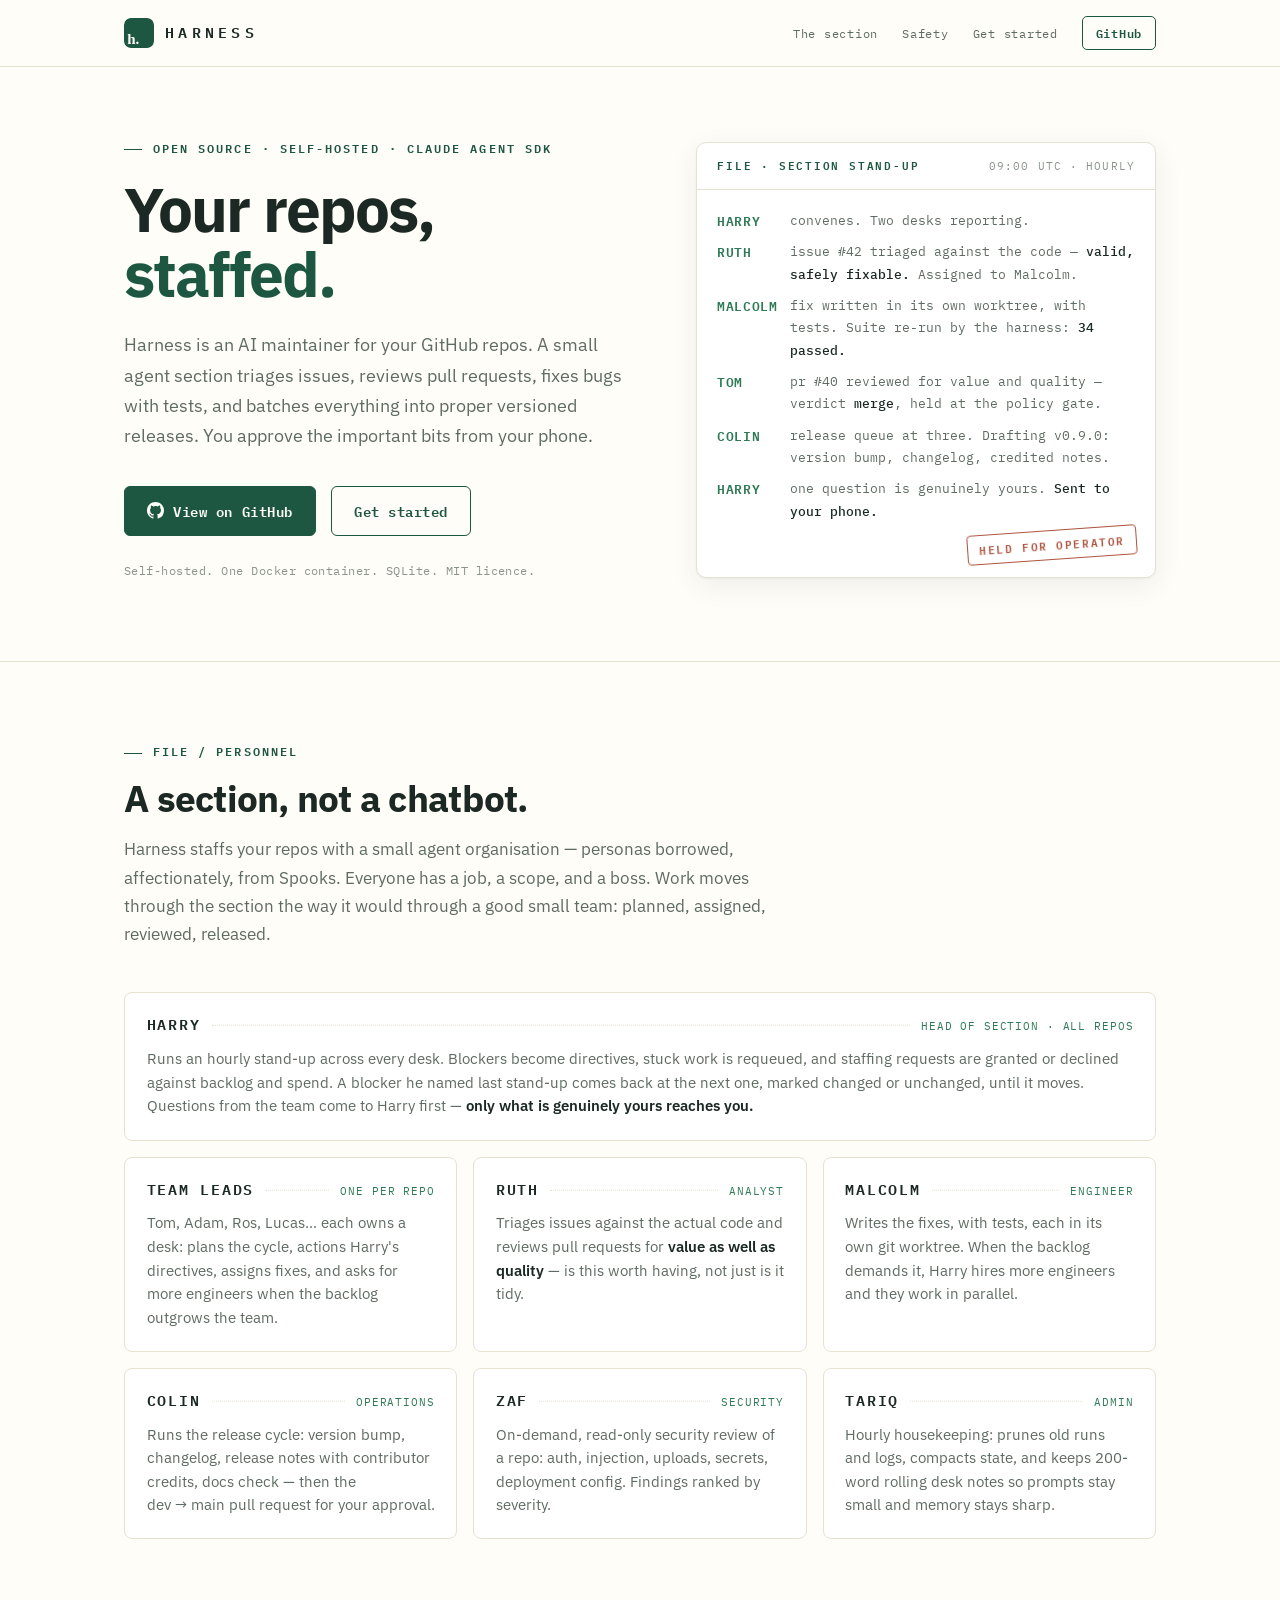
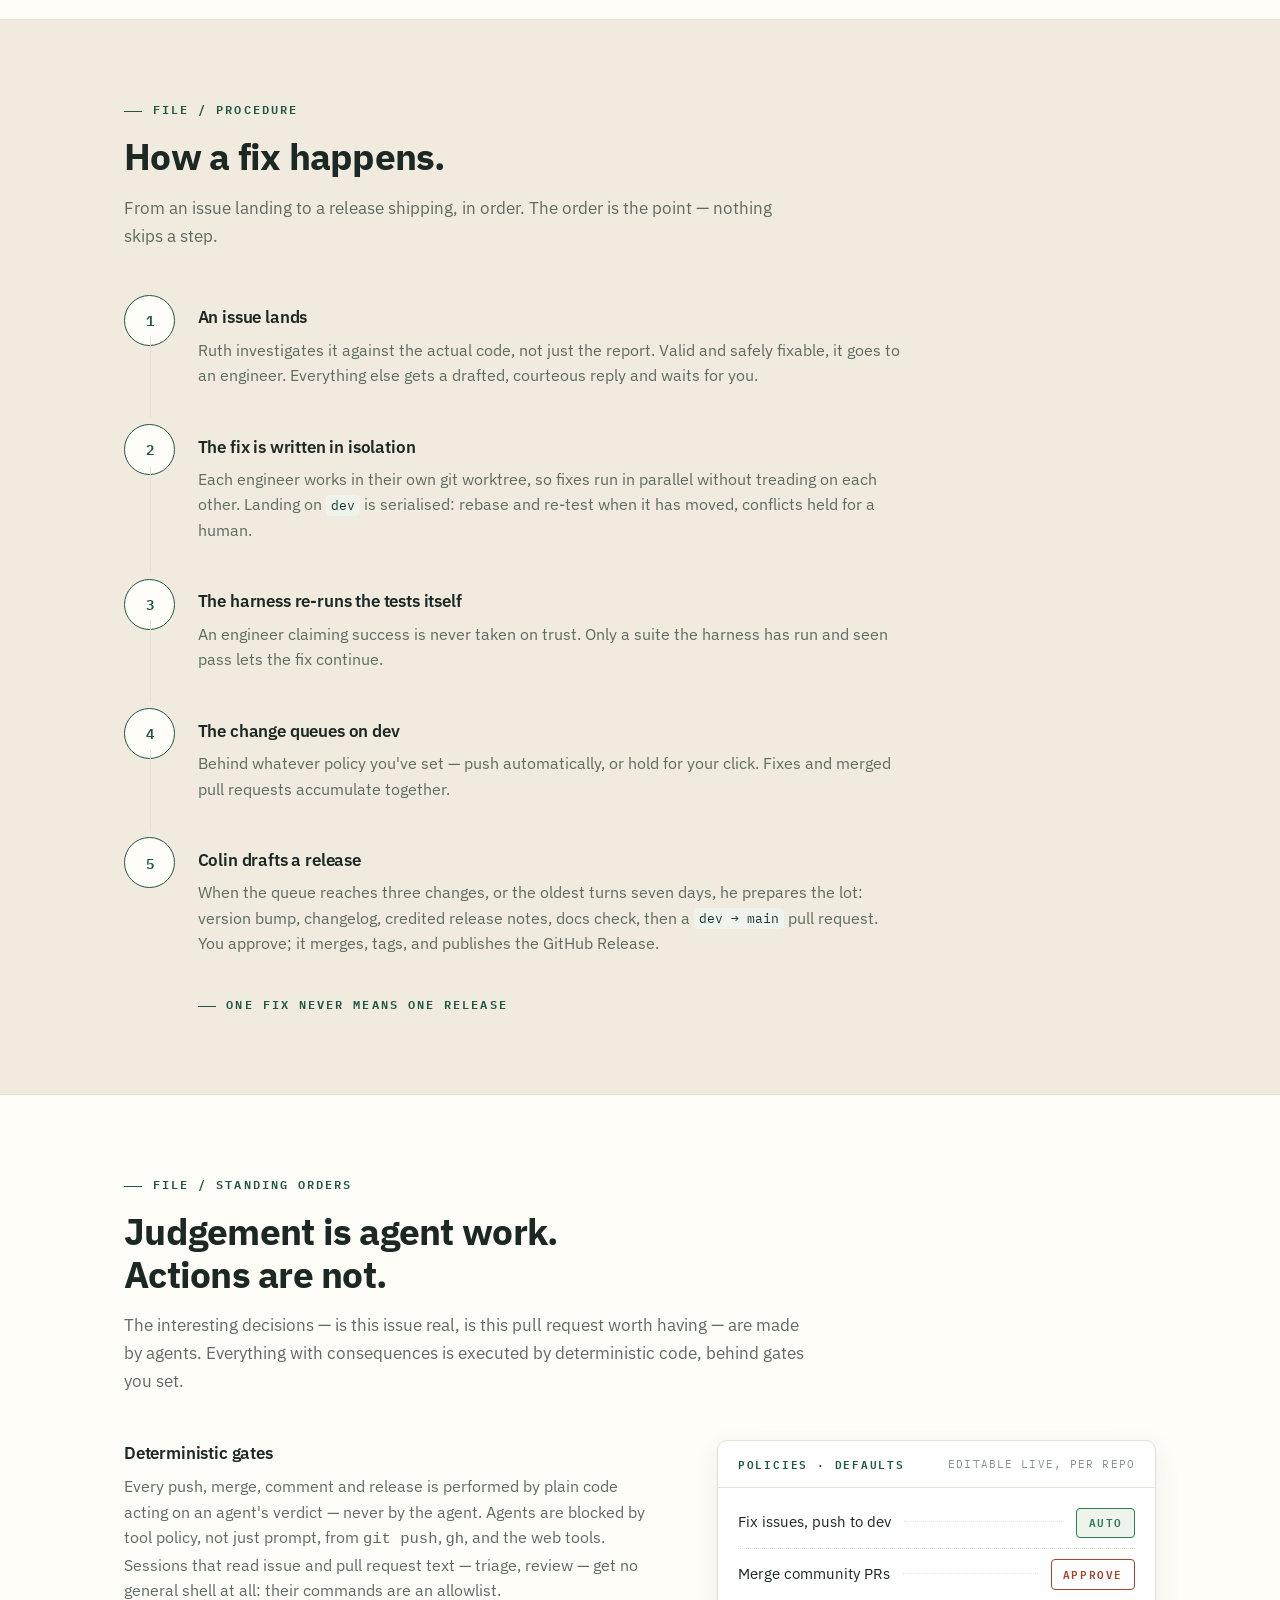
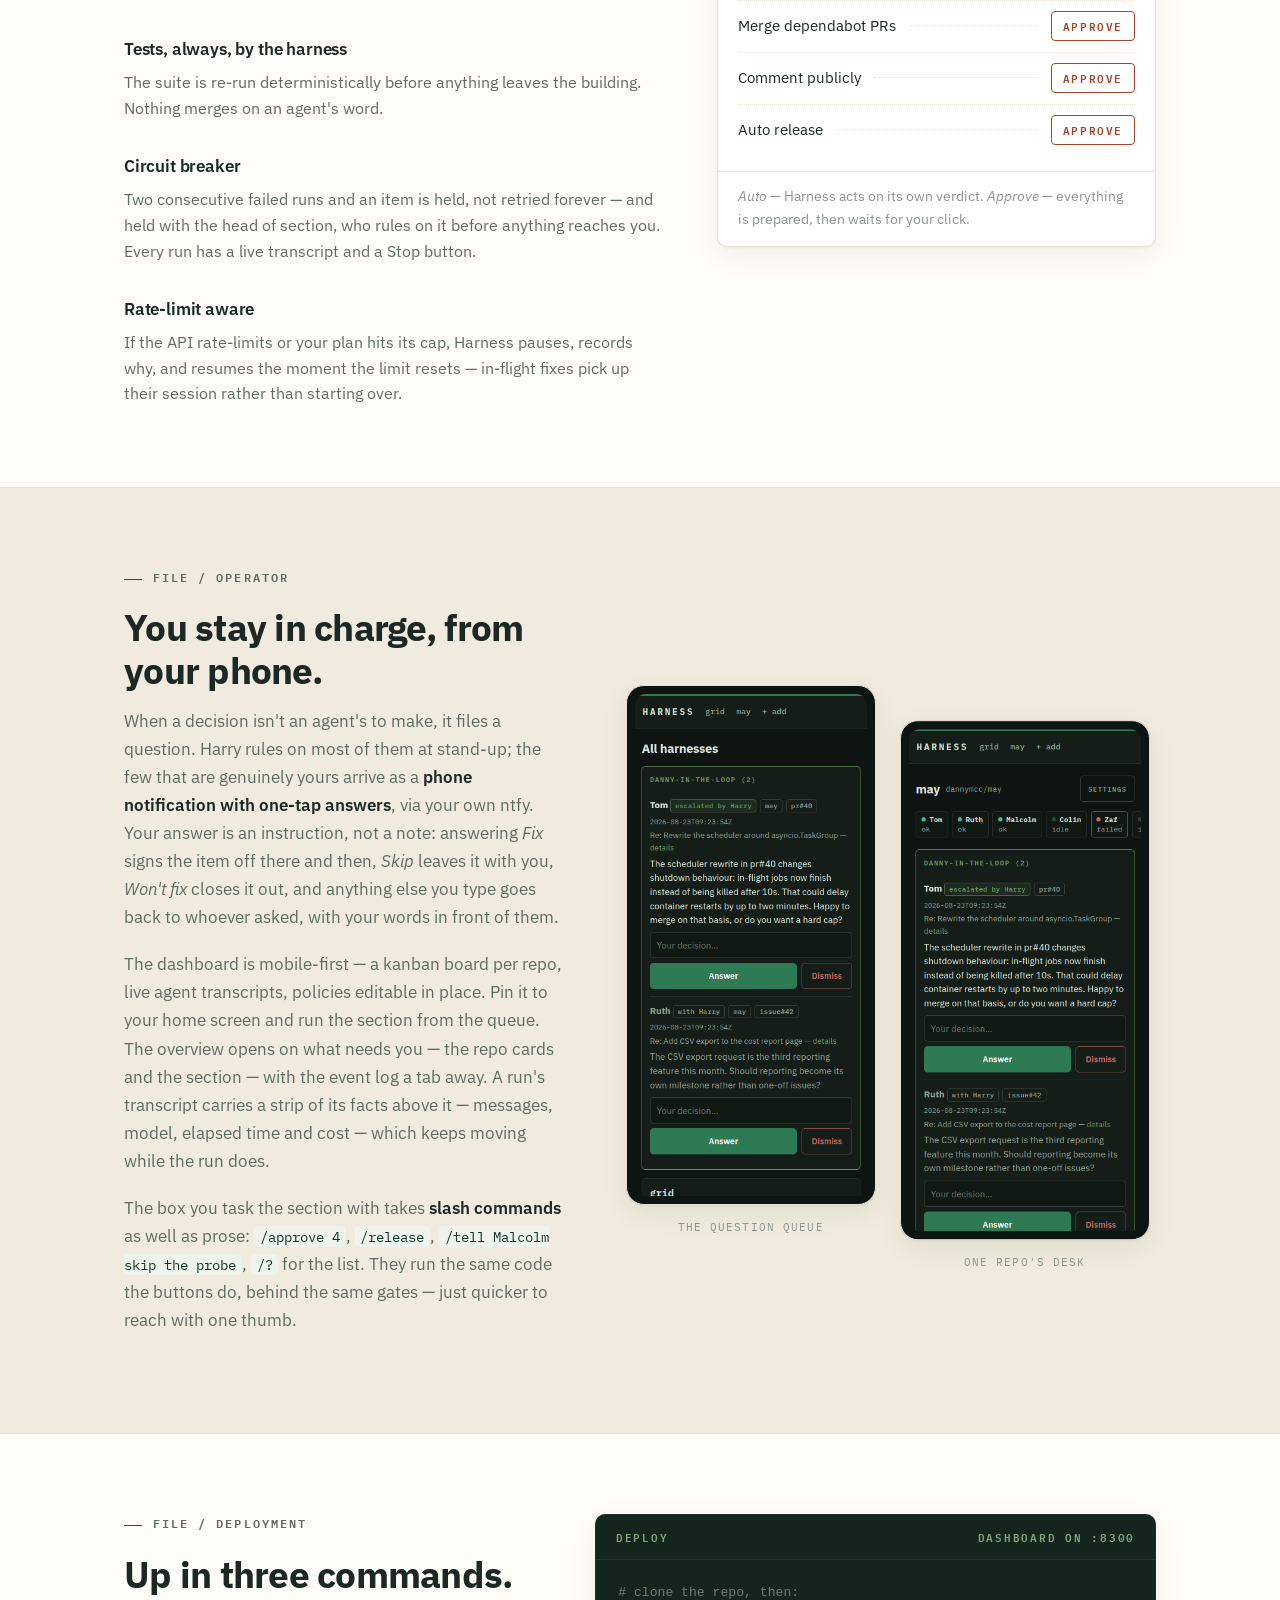
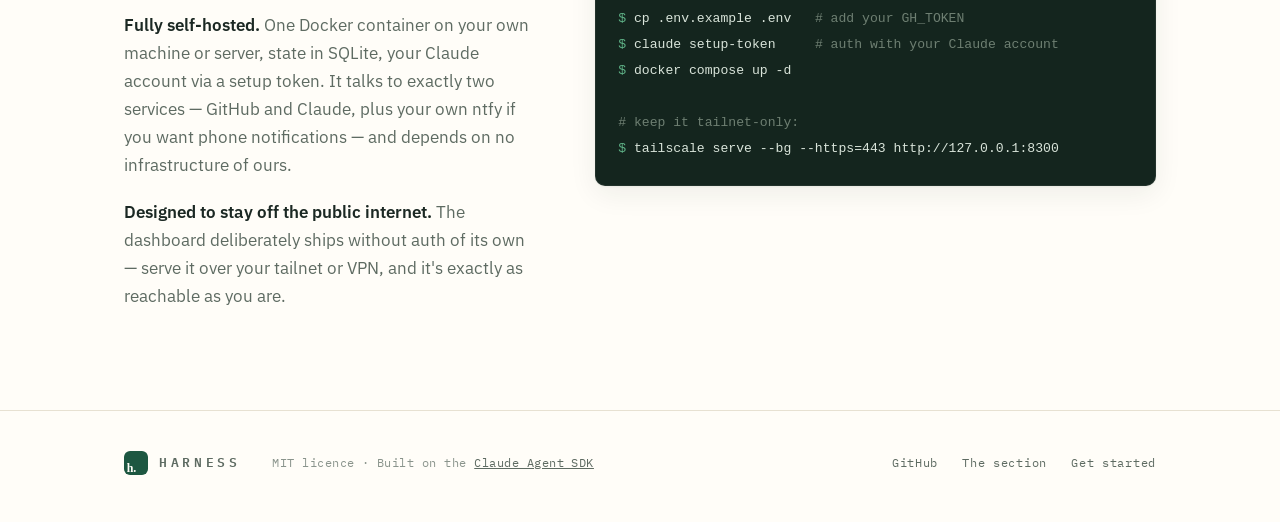
==== site/index.html @ db161cff "chore: bump version to 0.18.2" ====
<!DOCTYPE html>
<html lang="en-GB">
<head>
<meta charset="utf-8">
<meta name="viewport" content="width=device-width, initial-scale=1">
<title>Harness — an AI maintainer for your GitHub repos</title>
<link rel="canonical" href="https://harness.dmcc.io/">
<meta name="description" content="Harness is a self-hosted AI maintainer for your GitHub repos: an agent section that triages issues, reviews PRs, fixes bugs with tests, and batches releases — with you approving the important bits. Built on the Claude Agent SDK. MIT licensed.">
<meta property="og:type" content="website">
<meta property="og:site_name" content="Harness">
<meta property="og:title" content="Harness — an AI maintainer for your GitHub repos">
<meta property="og:description" content="Harness is a self-hosted AI maintainer for your GitHub repos: an agent section that triages issues, reviews PRs, fixes bugs with tests, and batches releases — with you approving the important bits. Built on the Claude Agent SDK. MIT licensed.">
<meta property="og:url" content="https://harness.dmcc.io/">
<meta property="og:image" content="https://harness.dmcc.io/project-mobile.png">
<meta property="og:image:width" content="390">
<meta property="og:image:height" content="844">
<meta property="og:image:alt" content="The Harness dashboard on a phone: one repo's desk, with agent status and the operator question queue.">
<meta name="twitter:card" content="summary">
<meta name="twitter:title" content="Harness — an AI maintainer for your GitHub repos">
<meta name="twitter:description" content="A self-hosted AI maintainer built on the Claude Agent SDK. Judgement is agent work; every push, merge and release sits behind deterministic gates you control.">
<meta name="twitter:image" content="https://harness.dmcc.io/project-mobile.png">
<link rel="icon" href="icon.svg" type="image/svg+xml">
<link rel="preconnect" href="https://fonts.googleapis.com">
<link rel="preconnect" href="https://fonts.gstatic.com" crossorigin>
<link href="https://fonts.googleapis.com/css2?family=IBM+Plex+Mono:wght@400;500;600&family=IBM+Plex+Sans:wght@400;500;600;700&display=swap" rel="stylesheet">
<style>
  :root {
    --paper: #FFFDF8;
    --card: #FFFFFF;
    --ink: #1B2823;
    --muted: #5E6B62;
    --faint: #8A948C;
    --rule: #E7E1D2;
    --rule-soft: #F0EBDE;
    --green-deep: #14352A;
    --green: #1D5741;
    --green-mid: #2E7A55;
    --green-soft: #6C9A62;
    --green-wash: #EEF3EC;
    --brick: #A6432C;
    --code-bg: #14251E;
    --code-ink: #D9E4DA;
    --sans: "IBM Plex Sans", "Helvetica Neue", Arial, sans-serif;
    --mono: "IBM Plex Mono", "SFMono-Regular", Consolas, monospace;
    --shadow: 0 1px 2px rgba(27, 40, 35, 0.05), 0 8px 28px rgba(27, 40, 35, 0.07);
  }
  @media (prefers-color-scheme: dark) {
    :root {
      --paper: #0F1713;
      --card: #15201A;
      --ink: #E6ECE6;
      --muted: #9FAEA3;
      --faint: #718074;
      --rule: #263630;
      --rule-soft: #1D2B24;
      --green-deep: #DCE8DD;
      --green: #4C9A74;
      --green-mid: #5FB287;
      --green-soft: #7FA877;
      --green-wash: #1A2C23;
      --brick: #D0704F;
      --code-bg: #101C16;
      --code-ink: #CBDACC;
      --shadow: 0 1px 2px rgba(0, 0, 0, 0.4), 0 8px 28px rgba(0, 0, 0, 0.35);
    }
  }

  * { margin: 0; padding: 0; box-sizing: border-box; }
  html { scroll-behavior: smooth; }
  @media (prefers-reduced-motion: reduce) {
    html { scroll-behavior: auto; }
    *, *::before, *::after { animation: none !important; transition: none !important; }
  }
  body {
    font-family: var(--sans);
    background: var(--paper);
    color: var(--ink);
    font-size: 1.0625rem;
    line-height: 1.65;
    -webkit-font-smoothing: antialiased;
  }
  img { max-width: 100%; display: block; }
  a { color: var(--green); }
  a:focus-visible, button:focus-visible {
    outline: 2px solid var(--green-mid);
    outline-offset: 3px;
    border-radius: 2px;
  }
  ::selection { background: var(--green); color: #FFFDF8; }

  .wrap { max-width: 1080px; margin: 0 auto; padding: 0 24px; }

  /* ---------- mono file labels ---------- */
  .file-ref {
    font-family: var(--mono);
    font-size: 0.72rem;
    font-weight: 600;
    letter-spacing: 0.18em;
    text-transform: uppercase;
    color: var(--green);
  }
  .file-ref::before {
    content: "";
    display: inline-block;
    width: 1.6em;
    height: 1px;
    background: var(--green);
    vertical-align: middle;
    margin-right: 0.9em;
  }

  /* ---------- stamps & chips ---------- */
  .chip {
    display: inline-block;
    font-family: var(--mono);
    font-size: 0.68rem;
    font-weight: 500;
    letter-spacing: 0.08em;
    text-transform: uppercase;
    padding: 0.15rem 0.55rem;
    border: 1px solid var(--rule);
    border-radius: 4px;
    color: var(--muted);
    white-space: nowrap;
  }
  .stamp {
    display: inline-block;
    font-family: var(--mono);
    font-size: 0.7rem;
    font-weight: 600;
    letter-spacing: 0.14em;
    text-transform: uppercase;
    padding: 0.3rem 0.7rem;
    border: 1.5px solid currentColor;
    border-radius: 4px;
    white-space: nowrap;
  }
  .stamp-auto { color: var(--green-mid); background: var(--green-wash); }
  .stamp-approve { color: var(--brick); }

  /* ---------- header ---------- */
  .site-head {
    border-bottom: 1px solid var(--rule);
    background: var(--paper);
  }
  .site-head .wrap {
    display: flex;
    align-items: center;
    gap: 0.9rem;
    padding-top: 1rem;
    padding-bottom: 1rem;
  }
  .brand {
    display: flex;
    align-items: center;
    gap: 0.7rem;
    text-decoration: none;
    color: var(--ink);
  }
  .brand img { width: 30px; height: 30px; border-radius: 7px; }
  .brand span {
    font-family: var(--mono);
    font-weight: 600;
    font-size: 0.95rem;
    letter-spacing: 0.28em;
    text-transform: uppercase;
  }
  .site-nav {
    margin-left: auto;
    display: flex;
    align-items: center;
    gap: 1.5rem;
  }
  .site-nav a {
    font-family: var(--mono);
    font-size: 0.78rem;
    letter-spacing: 0.06em;
    text-decoration: none;
    color: var(--muted);
  }
  .site-nav a:hover { color: var(--green); }
  .site-nav .nav-gh {
    color: var(--green);
    border: 1.5px solid var(--green);
    border-radius: 5px;
    padding: 0.35rem 0.8rem;
    font-weight: 600;
  }
  .site-nav .nav-gh:hover { background: var(--green); color: var(--paper); }
  @media (max-width: 700px) {
    .site-nav a:not(.nav-gh) { display: none; }
  }

  /* ---------- hero ---------- */
  .hero { padding: 4.5rem 0 5rem; }
  .hero-grid {
    display: grid;
    grid-template-columns: minmax(0, 1.05fr) minmax(0, 0.95fr);
    gap: 4rem;
    align-items: center;
  }
  .hero h1 {
    font-size: clamp(2.5rem, 5.5vw, 3.9rem);
    line-height: 1.04;
    font-weight: 700;
    letter-spacing: -0.03em;
    margin: 1.2rem 0 1.4rem;
  }
  .hero h1 em {
    font-style: normal;
    color: var(--green);
  }
  .hero .lede {
    font-size: 1.15rem;
    color: var(--muted);
    max-width: 34em;
    margin-bottom: 2.2rem;
  }
  .cta-row { display: flex; flex-wrap: wrap; gap: 0.9rem; align-items: center; }
  .btn {
    display: inline-flex;
    align-items: center;
    gap: 0.55rem;
    font-family: var(--mono);
    font-size: 0.85rem;
    font-weight: 600;
    letter-spacing: 0.04em;
    text-decoration: none;
    padding: 0.8rem 1.4rem;
    border-radius: 6px;
    border: 1.5px solid var(--green);
  }
  .btn svg { width: 17px; height: 17px; flex: none; }
  .btn-solid { background: var(--green); color: #FFFDF8; }
  .btn-solid:hover { background: var(--green-deep); border-color: var(--green-deep); }
  @media (prefers-color-scheme: dark) {
    .btn-solid { color: #0F1713; }
    .btn-solid:hover { background: var(--green-mid); border-color: var(--green-mid); }
  }
  .btn-ghost { color: var(--green); }
  .btn-ghost:hover { background: var(--green-wash); }
  .hero-note {
    margin-top: 1.6rem;
    font-family: var(--mono);
    font-size: 0.75rem;
    color: var(--faint);
    letter-spacing: 0.04em;
  }

  /* ---------- stand-up log card (signature) ---------- */
  .logcard {
    position: relative;
    background: var(--card);
    border: 1px solid var(--rule);
    border-radius: 10px;
    box-shadow: var(--shadow);
    overflow: hidden;
  }
  .logcard-head {
    display: flex;
    align-items: baseline;
    justify-content: space-between;
    gap: 1rem;
    padding: 0.85rem 1.25rem;
    border-bottom: 1px solid var(--rule);
    font-family: var(--mono);
    font-size: 0.7rem;
    font-weight: 600;
    letter-spacing: 0.16em;
    text-transform: uppercase;
    color: var(--green);
  }
  .logcard-head .when { color: var(--faint); font-weight: 400; letter-spacing: 0.1em; }
  .logbody {
    padding: 1.25rem 1.25rem 3.4rem;
    font-family: var(--mono);
    font-size: 0.8rem;
    line-height: 1.75;
  }
  .logline {
    display: grid;
    grid-template-columns: 4.8em 1fr;
    gap: 0.9em;
    opacity: 0;
    animation: logline-in 0.45s ease forwards;
  }
  @keyframes logline-in {
    from { opacity: 0; transform: translateY(4px); }
    to { opacity: 1; transform: none; }
  }
  @media (prefers-reduced-motion: reduce) {
    .logline { opacity: 1; }
  }
  .logline .who {
    font-weight: 600;
    color: var(--green-mid);
    letter-spacing: 0.05em;
  }
  .logline .what { color: var(--muted); }
  .logline .what strong { color: var(--ink); font-weight: 500; }
  .logline + .logline { margin-top: 0.55rem; }
  .log-stamp {
    position: absolute;
    right: 1.1rem;
    bottom: 1.05rem;
    transform: rotate(-4deg);
    color: var(--brick);
    background: var(--card);
    opacity: 0;
    animation: stamp-in 0.3s ease 3.4s forwards;
  }
  @keyframes stamp-in {
    from { opacity: 0; transform: rotate(-4deg) scale(1.25); }
    to { opacity: 0.92; transform: rotate(-4deg) scale(1); }
  }
  @media (prefers-reduced-motion: reduce) {
    .log-stamp { opacity: 0.92; }
  }

  @media (max-width: 900px) {
    .hero { padding: 3rem 0 3.5rem; }
    .hero-grid { grid-template-columns: 1fr; gap: 3rem; }
  }

  /* ---------- generic section scaffolding ---------- */
  .band { padding: 5rem 0; border-top: 1px solid var(--rule); }
  .band-tinted { background: var(--rule-soft); }
  @media (prefers-color-scheme: dark) {
    .band-tinted { background: #121C16; }
  }
  .band h2 {
    font-size: clamp(1.7rem, 3.2vw, 2.3rem);
    font-weight: 700;
    letter-spacing: -0.02em;
    line-height: 1.15;
    margin: 1rem 0 1rem;
    max-width: 18em;
  }
  .band .band-intro {
    color: var(--muted);
    max-width: 40em;
    margin-bottom: 2.8rem;
  }
  @media (max-width: 700px) {
    .band { padding: 3.5rem 0; }
  }

  /* ---------- roster ---------- */
  .roster { display: grid; grid-template-columns: repeat(3, minmax(0, 1fr)); gap: 1rem; }
  .officer {
    background: var(--card);
    border: 1px solid var(--rule);
    border-radius: 8px;
    padding: 1.25rem 1.35rem 1.35rem;
  }
  .officer.lead { grid-column: 1 / -1; }
  .officer-top {
    display: flex;
    align-items: baseline;
    gap: 0.7rem;
    margin-bottom: 0.6rem;
  }
  .officer-name {
    font-family: var(--mono);
    font-weight: 600;
    font-size: 0.92rem;
    letter-spacing: 0.12em;
    text-transform: uppercase;
    color: var(--ink);
  }
  .officer-top .leader {
    flex: 1;
    border-bottom: 1px dotted var(--rule);
    transform: translateY(-0.25em);
    min-width: 1rem;
  }
  .officer-role {
    font-family: var(--mono);
    font-size: 0.68rem;
    letter-spacing: 0.08em;
    text-transform: uppercase;
    color: var(--green-mid);
    white-space: nowrap;
  }
  .officer p { font-size: 0.92rem; color: var(--muted); line-height: 1.6; }
  .officer p strong { color: var(--ink); font-weight: 600; }
  @media (max-width: 900px) { .roster { grid-template-columns: repeat(2, minmax(0, 1fr)); } }
  @media (max-width: 620px) { .roster { grid-template-columns: 1fr; } }

  /* ---------- fix pipeline ---------- */
  .pipeline { max-width: 46em; }
  .step {
    position: relative;
    display: grid;
    grid-template-columns: 3.2rem 1fr;
    gap: 1.4rem;
    padding-bottom: 2.2rem;
  }
  .step:last-child { padding-bottom: 0; }
  .step::before {
    content: "";
    position: absolute;
    left: 1.6rem;
    top: 2.6rem;
    bottom: 0.4rem;
    width: 1px;
    background: var(--rule);
  }
  .step:last-child::before { display: none; }
  .step-no {
    width: 3.2rem;
    height: 3.2rem;
    border: 1.5px solid var(--green);
    border-radius: 50%;
    display: flex;
    align-items: center;
    justify-content: center;
    font-family: var(--mono);
    font-weight: 600;
    font-size: 0.85rem;
    color: var(--green);
    background: var(--paper);
    flex: none;
  }
  .step h3 { font-size: 1.05rem; font-weight: 600; margin: 0.6rem 0 0.35rem; letter-spacing: -0.01em; }
  .step p { color: var(--muted); font-size: 0.97rem; }
  .step p code, .operator-copy p code, .prose code {
    font-family: var(--mono);
    font-size: 0.85em;
    background: var(--green-wash);
    color: var(--green-deep);
    border-radius: 4px;
    padding: 0.1em 0.4em;
  }
  @media (prefers-color-scheme: dark) {
    .step p code, .operator-copy p code, .prose code { color: var(--code-ink); }
  }
  .pipeline-coda {
    margin-top: 2.4rem;
    padding-left: 4.6rem;
  }
  @media (max-width: 620px) {
    .step { grid-template-columns: 2.4rem 1fr; gap: 1rem; }
    .step-no { width: 2.4rem; height: 2.4rem; font-size: 0.75rem; }
    .step::before { left: 1.2rem; top: 2rem; }
    .pipeline-coda { padding-left: 3.4rem; }
  }

  /* ---------- safety ---------- */
  .safety-grid {
    display: grid;
    grid-template-columns: minmax(0, 1.1fr) minmax(0, 0.9fr);
    gap: 3.5rem;
    align-items: start;
  }
  .safety-list { display: grid; gap: 2rem; }
  .safety-item h3 {
    font-size: 1.05rem;
    font-weight: 600;
    letter-spacing: -0.01em;
    margin-bottom: 0.4rem;
  }
  .safety-item p { color: var(--muted); font-size: 0.97rem; }
  .ledger {
    background: var(--card);
    border: 1px solid var(--rule);
    border-radius: 10px;
    box-shadow: var(--shadow);
    overflow: hidden;
  }
  .ledger-head {
    padding: 0.85rem 1.25rem;
    border-bottom: 1px solid var(--rule);
    font-family: var(--mono);
    font-size: 0.7rem;
    font-weight: 600;
    letter-spacing: 0.16em;
    text-transform: uppercase;
    color: var(--green);
    display: flex;
    justify-content: space-between;
    gap: 1rem;
  }
  .ledger-head .note { color: var(--faint); font-weight: 400; letter-spacing: 0.1em; }
  .ledger-rows { padding: 0.6rem 1.25rem 1rem; }
  .ledger-row {
    display: flex;
    align-items: baseline;
    gap: 0.8rem;
    padding: 0.65rem 0;
  }
  .ledger-row + .ledger-row { border-top: 1px dotted var(--rule); }
  .ledger-row .policy { font-size: 0.92rem; color: var(--ink); }
  .ledger-row .leader { flex: 1; border-bottom: 1px dotted var(--rule); transform: translateY(-0.3em); min-width: 1rem; }
  .ledger-foot {
    padding: 0.8rem 1.25rem 1rem;
    border-top: 1px solid var(--rule);
    font-size: 0.85rem;
    color: var(--faint);
  }
  @media (max-width: 900px) {
    .safety-grid { grid-template-columns: 1fr; gap: 2.5rem; }
  }

  /* ---------- operator / screenshots ---------- */
  .operator-grid {
    display: grid;
    grid-template-columns: minmax(0, 0.9fr) minmax(0, 1.1fr);
    gap: 3.5rem;
    align-items: center;
  }
  .operator-copy p { color: var(--muted); margin-bottom: 1.2rem; max-width: 34em; }
  .operator-copy p strong { color: var(--ink); font-weight: 600; }
  .phones {
    display: flex;
    gap: 1.5rem;
    justify-content: center;
    align-items: flex-start;
  }
  .phone { flex: 0 1 250px; min-width: 0; }
  .phone-frame {
    border: 1px solid var(--rule);
    background: #0D1512;
    border-radius: 18px;
    padding: 8px;
    box-shadow: var(--shadow);
  }
  .phone-frame img { border-radius: 11px; width: 100%; height: auto; }
  .phone figcaption {
    margin-top: 0.8rem;
    text-align: center;
    font-family: var(--mono);
    font-size: 0.7rem;
    letter-spacing: 0.1em;
    text-transform: uppercase;
    color: var(--faint);
  }
  .phone:nth-child(2) { transform: translateY(2.2rem); }
  @media (max-width: 900px) {
    .operator-grid { grid-template-columns: 1fr; }
    .phone:nth-child(2) { transform: none; }
  }
  @media (max-width: 560px) {
    .phones { flex-direction: column; align-items: center; }
    .phone { flex-basis: auto; width: min(280px, 100%); }
  }

  /* ---------- get started ---------- */
  .start-grid {
    display: grid;
    grid-template-columns: minmax(0, 0.85fr) minmax(0, 1.15fr);
    gap: 3.5rem;
    align-items: start;
  }
  .start-copy p { color: var(--muted); margin-bottom: 1.2rem; max-width: 32em; }
  .start-copy p strong { color: var(--ink); font-weight: 600; }
  .terminal {
    background: var(--code-bg);
    border-radius: 10px;
    box-shadow: var(--shadow);
    overflow: hidden;
    border: 1px solid rgba(255, 253, 248, 0.06);
  }
  .terminal-head {
    display: flex;
    justify-content: space-between;
    align-items: baseline;
    gap: 1rem;
    padding: 0.8rem 1.25rem;
    border-bottom: 1px solid rgba(255, 253, 248, 0.08);
    font-family: var(--mono);
    font-size: 0.68rem;
    font-weight: 600;
    letter-spacing: 0.16em;
    text-transform: uppercase;
    color: #7FA877;
  }
  .terminal pre {
    padding: 1.25rem 1.4rem 1.5rem;
    overflow-x: auto;
    font-family: var(--mono);
    font-size: 0.82rem;
    line-height: 1.9;
    color: var(--code-ink);
  }
  .terminal .cmt { color: #6E7F72; }
  .terminal .prompt { color: #5FB287; user-select: none; }
  @media (max-width: 900px) {
    .start-grid { grid-template-columns: 1fr; gap: 2.2rem; }
  }

  /* ---------- footer ---------- */
  .site-foot {
    border-top: 1px solid var(--rule);
    padding: 2.5rem 0 3rem;
  }
  .site-foot .wrap {
    display: flex;
    flex-wrap: wrap;
    align-items: center;
    gap: 1rem 2rem;
  }
  .site-foot .brand img { width: 24px; height: 24px; border-radius: 6px; }
  .site-foot .brand span { font-size: 0.8rem; }
  .site-foot p {
    font-family: var(--mono);
    font-size: 0.75rem;
    color: var(--faint);
    letter-spacing: 0.04em;
  }
  .site-foot a { color: var(--muted); }
  .site-foot .foot-links { margin-left: auto; display: flex; gap: 1.5rem; }
  .site-foot .foot-links a {
    font-family: var(--mono);
    font-size: 0.75rem;
    letter-spacing: 0.06em;
    text-decoration: none;
  }
  .site-foot .foot-links a:hover { color: var(--green); }
</style>
</head>
<body>

<header class="site-head">
  <div class="wrap">
    <a class="brand" href="#">
      <img src="icon.svg" alt="" width="30" height="30">
      <span>Harness</span>
    </a>
    <nav class="site-nav" aria-label="Site">
      <a href="#section">The section</a>
      <a href="#safety">Safety</a>
      <a href="#start">Get started</a>
      <a class="nav-gh" href="https://github.com/dannymcc/harness">GitHub</a>
    </nav>
  </div>
</header>

<main>
  <section class="hero">
    <div class="wrap hero-grid">
      <div>
        <p class="file-ref">Open source · Self-hosted · Claude Agent SDK</p>
        <h1>Your repos, <em>staffed.</em></h1>
        <p class="lede">Harness is an AI maintainer for your GitHub repos. A small agent
          section triages issues, reviews pull requests, fixes bugs with tests, and
          batches everything into proper versioned releases. You approve the important
          bits from your phone.</p>
        <div class="cta-row">
          <a class="btn btn-solid" href="https://github.com/dannymcc/harness">
            <svg viewBox="0 0 16 16" fill="currentColor" aria-hidden="true"><path d="M8 0C3.58 0 0 3.58 0 8c0 3.54 2.29 6.53 5.47 7.59.4.07.55-.17.55-.38 0-.19-.01-.82-.01-1.49-2.01.37-2.53-.49-2.69-.94-.09-.23-.48-.94-.82-1.13-.28-.15-.68-.52-.01-.53.63-.01 1.08.58 1.23.82.72 1.21 1.87.87 2.33.66.07-.52.28-.87.51-1.07-1.78-.2-3.64-.89-3.64-3.95 0-.87.31-1.59.82-2.15-.08-.2-.36-1.02.08-2.12 0 0 .67-.21 2.2.82a7.5 7.5 0 0 1 2-.27c.68 0 1.36.09 2 .27 1.53-1.04 2.2-.82 2.2-.82.44 1.1.16 1.92.08 2.12.51.56.82 1.27.82 2.15 0 3.07-1.87 3.75-3.65 3.95.29.25.54.73.54 1.48 0 1.07-.01 1.93-.01 2.2 0 .21.15.46.55.38A8.01 8.01 0 0 0 16 8c0-4.42-3.58-8-8-8Z"/></svg>
            View on GitHub
          </a>
          <a class="btn btn-ghost" href="#start">Get started</a>
        </div>
        <p class="hero-note">Self-hosted. One Docker container. SQLite. MIT licence.</p>
      </div>

      <div class="logcard" aria-label="Example stand-up log">
        <div class="logcard-head">
          <span>File · Section stand-up</span>
          <span class="when">09:00 UTC · Hourly</span>
        </div>
        <div class="logbody">
          <p class="logline" style="animation-delay: 0.3s"><span class="who">HARRY</span><span class="what">convenes. Two desks reporting.</span></p>
          <p class="logline" style="animation-delay: 0.8s"><span class="who">RUTH</span><span class="what">issue #42 triaged against the code — <strong>valid, safely fixable.</strong> Assigned to Malcolm.</span></p>
          <p class="logline" style="animation-delay: 1.3s"><span class="who">MALCOLM</span><span class="what">fix written in its own worktree, with tests. Suite re-run by the harness: <strong>34 passed.</strong></span></p>
          <p class="logline" style="animation-delay: 1.8s"><span class="who">TOM</span><span class="what">pr #40 reviewed for value and quality — verdict <strong>merge</strong>, held at the policy gate.</span></p>
          <p class="logline" style="animation-delay: 2.3s"><span class="who">COLIN</span><span class="what">release queue at three. Drafting v0.9.0: version bump, changelog, credited notes.</span></p>
          <p class="logline" style="animation-delay: 2.8s"><span class="who">HARRY</span><span class="what">one question is genuinely yours. <strong>Sent to your phone.</strong></span></p>
        </div>
        <span class="stamp log-stamp">Held for operator</span>
      </div>
    </div>
  </section>

  <section class="band" id="section">
    <div class="wrap">
      <p class="file-ref">File / Personnel</p>
      <h2>A section, not a chatbot.</h2>
      <p class="band-intro">Harness staffs your repos with a small agent organisation —
        personas borrowed, affectionately, from Spooks. Everyone has a job, a scope,
        and a boss. Work moves through the section the way it would through a good
        small team: planned, assigned, reviewed, released.</p>

      <div class="roster">
        <div class="officer lead">
          <div class="officer-top">
            <span class="officer-name">Harry</span>
            <span class="leader"></span>
            <span class="officer-role">Head of section · all repos</span>
          </div>
          <p>Runs an hourly stand-up across every desk. Blockers become directives,
            stuck work is requeued, and staffing requests are granted or declined
            against backlog and spend. A blocker he named last stand-up comes back at
            the next one, marked changed or unchanged, until it moves. Questions from
            the team come to Harry first —
            <strong>only what is genuinely yours reaches you.</strong></p>
        </div>

        <div class="officer">
          <div class="officer-top">
            <span class="officer-name">Team leads</span>
            <span class="leader"></span>
            <span class="officer-role">One per repo</span>
          </div>
          <p>Tom, Adam, Ros, Lucas… each owns a desk: plans the cycle, actions
            Harry's directives, assigns fixes, and asks for more engineers when the
            backlog outgrows the team.</p>
        </div>

        <div class="officer">
          <div class="officer-top">
            <span class="officer-name">Ruth</span>
            <span class="leader"></span>
            <span class="officer-role">Analyst</span>
          </div>
          <p>Triages issues against the actual code and reviews pull requests for
            <strong>value as well as quality</strong> — is this worth having, not
            just is it tidy.</p>
        </div>

        <div class="officer">
          <div class="officer-top">
            <span class="officer-name">Malcolm</span>
            <span class="leader"></span>
            <span class="officer-role">Engineer</span>
          </div>
          <p>Writes the fixes, with tests, each in its own git worktree. When the
            backlog demands it, Harry hires more engineers and they work in
            parallel.</p>
        </div>

        <div class="officer">
          <div class="officer-top">
            <span class="officer-name">Colin</span>
            <span class="leader"></span>
            <span class="officer-role">Operations</span>
          </div>
          <p>Runs the release cycle: version bump, changelog, release notes with
            contributor credits, docs check — then the dev&nbsp;→&nbsp;main pull
            request for your approval.</p>
        </div>

        <div class="officer">
          <div class="officer-top">
            <span class="officer-name">Zaf</span>
            <span class="leader"></span>
            <span class="officer-role">Security</span>
          </div>
          <p>On-demand, read-only security review of a repo: auth, injection,
            uploads, secrets, deployment config. Findings ranked by severity.</p>
        </div>

        <div class="officer">
          <div class="officer-top">
            <span class="officer-name">Tariq</span>
            <span class="leader"></span>
            <span class="officer-role">Admin</span>
          </div>
          <p>Hourly housekeeping: prunes old runs and logs, compacts state, and
            keeps 200-word rolling desk notes so prompts stay small and memory
            stays sharp.</p>
        </div>
      </div>
    </div>
  </section>

  <section class="band band-tinted" id="how">
    <div class="wrap">
      <p class="file-ref">File / Procedure</p>
      <h2>How a fix happens.</h2>
      <p class="band-intro">From an issue landing to a release shipping, in order.
        The order is the point — nothing skips a step.</p>

      <div class="pipeline">
        <div class="step">
          <div class="step-no">1</div>
          <div>
            <h3>An issue lands</h3>
            <p>Ruth investigates it against the actual code, not just the report.
              Valid and safely fixable, it goes to an engineer. Everything else gets
              a drafted, courteous reply and waits for you.</p>
          </div>
        </div>
        <div class="step">
          <div class="step-no">2</div>
          <div>
            <h3>The fix is written in isolation</h3>
            <p>Each engineer works in their own git worktree, so fixes run in
              parallel without treading on each other. Landing on <code>dev</code>
              is serialised: rebase and re-test when it has moved, conflicts held
              for a human.</p>
          </div>
        </div>
        <div class="step">
          <div class="step-no">3</div>
          <div>
            <h3>The harness re-runs the tests itself</h3>
            <p>An engineer claiming success is never taken on trust. Only a suite
              the harness has run and seen pass lets the fix continue.</p>
          </div>
        </div>
        <div class="step">
          <div class="step-no">4</div>
          <div>
            <h3>The change queues on dev</h3>
            <p>Behind whatever policy you've set — push automatically, or hold for
              your click. Fixes and merged pull requests accumulate together.</p>
          </div>
        </div>
        <div class="step">
          <div class="step-no">5</div>
          <div>
            <h3>Colin drafts a release</h3>
            <p>When the queue reaches three changes, or the oldest turns seven days,
              he prepares the lot: version bump, changelog, credited release notes,
              docs check, then a <code>dev&nbsp;→&nbsp;main</code> pull request. You
              approve; it merges, tags, and publishes the GitHub Release.</p>
          </div>
        </div>
      </div>
      <p class="pipeline-coda file-ref">One fix never means one release</p>
    </div>
  </section>

  <section class="band" id="safety">
    <div class="wrap">
      <p class="file-ref">File / Standing orders</p>
      <h2>Judgement is agent work.<br>Actions are not.</h2>
      <p class="band-intro">The interesting decisions — is this issue real, is this
        pull request worth having — are made by agents. Everything with
        consequences is executed by deterministic code, behind gates you set.</p>

      <div class="safety-grid">
        <div class="safety-list">
          <div class="safety-item">
            <h3>Deterministic gates</h3>
            <p>Every push, merge, comment and release is performed by plain code
              acting on an agent's verdict — never by the agent. Agents are blocked
              by tool policy, not just prompt, from <code>git push</code>,
              <code>gh</code>, and the web tools. Sessions that read issue and
              pull request text — triage, review — get no general shell at all:
              their commands are an allowlist.</p>
          </div>
          <div class="safety-item">
            <h3>Tests, always, by the harness</h3>
            <p>The suite is re-run deterministically before anything leaves the
              building. Nothing merges on an agent's word.</p>
          </div>
          <div class="safety-item">
            <h3>Circuit breaker</h3>
            <p>Two consecutive failed runs and an item is held, not retried
              forever — and held with the head of section, who rules on it
              before anything reaches you. Every run has a live transcript
              and a Stop button.</p>
          </div>
          <div class="safety-item">
            <h3>Rate-limit aware</h3>
            <p>If the API rate-limits or your plan hits its cap, Harness pauses,
              records why, and resumes the moment the limit resets — in-flight
              fixes pick up their session rather than starting over.</p>
          </div>
        </div>

        <div class="ledger" aria-label="Default approval policies">
          <div class="ledger-head">
            <span>Policies · Defaults</span>
            <span class="note">Editable live, per repo</span>
          </div>
          <div class="ledger-rows">
            <div class="ledger-row">
              <span class="policy">Fix issues, push to dev</span>
              <span class="leader"></span>
              <span class="stamp stamp-auto">Auto</span>
            </div>
            <div class="ledger-row">
              <span class="policy">Merge community PRs</span>
              <span class="leader"></span>
              <span class="stamp stamp-approve">Approve</span>
            </div>
            <div class="ledger-row">
              <span class="policy">Merge dependabot PRs</span>
              <span class="leader"></span>
              <span class="stamp stamp-approve">Approve</span>
            </div>
            <div class="ledger-row">
              <span class="policy">Comment publicly</span>
              <span class="leader"></span>
              <span class="stamp stamp-approve">Approve</span>
            </div>
            <div class="ledger-row">
              <span class="policy">Auto release</span>
              <span class="leader"></span>
              <span class="stamp stamp-approve">Approve</span>
            </div>
          </div>
          <div class="ledger-foot">
            <em>Auto</em> — Harness acts on its own verdict.
            <em>Approve</em> — everything is prepared, then waits for your click.
          </div>
        </div>
      </div>
    </div>
  </section>

  <section class="band band-tinted" id="operator">
    <div class="wrap operator-grid">
      <div class="operator-copy">
        <p class="file-ref">File / Operator</p>
        <h2>You stay in charge, from your phone.</h2>
        <p>When a decision isn't an agent's to make, it files a question. Harry
          rules on most of them at stand-up; the few that are genuinely yours
          arrive as a <strong>phone notification with one-tap answers</strong>, via
          your own ntfy. Your answer is an instruction, not a note: answering
          <em>Fix</em> signs the item off there and then, <em>Skip</em> leaves
          it with you, <em>Won't fix</em> closes it out, and anything else you
          type goes back to whoever asked, with your words in front of them.</p>
        <p>The dashboard is mobile-first — a kanban board per repo, live agent
          transcripts, policies editable in place. Pin it to your home screen and
          run the section from the queue. The overview opens on what needs you —
          the repo cards and the section — with the event log a tab away. A run's
          transcript carries a strip of its facts above it — messages, model,
          elapsed time and cost — which keeps moving while the run does.</p>
        <p>The box you task the section with takes <strong>slash commands</strong>
          as well as prose: <code>/approve 4</code>, <code>/release</code>,
          <code>/tell Malcolm skip the probe</code>, <code>/?</code> for the list.
          They run the same code the buttons do, behind the same gates — just
          quicker to reach with one thumb.</p>
      </div>
      <div class="phones">
        <figure class="phone">
          <div class="phone-frame">
            <img src="overview-mobile.png" alt="Harness overview dashboard on a phone: the operator question queue, with escalated questions from Tom and Ruth and one-tap Answer buttons" width="390" height="844" loading="lazy">
          </div>
          <figcaption>The question queue</figcaption>
        </figure>
        <figure class="phone">
          <div class="phone-frame">
            <img src="project-mobile.png" alt="Harness project page on a phone: the desk for one repo, with agent status chips for Tom, Ruth, Malcolm, Colin and Zaf" width="390" height="844" loading="lazy">
          </div>
          <figcaption>One repo's desk</figcaption>
        </figure>
      </div>
    </div>
  </section>

  <section class="band" id="start">
    <div class="wrap start-grid">
      <div class="start-copy">
        <p class="file-ref">File / Deployment</p>
        <h2>Up in three commands.</h2>
        <p><strong>Fully self-hosted.</strong> One Docker container on your own
          machine or server, state in SQLite, your Claude account via a setup
          token. It talks to exactly two services — GitHub and Claude, plus your
          own ntfy if you want phone notifications — and depends on no
          infrastructure of ours.</p>
        <p><strong>Designed to stay off the public internet.</strong> The dashboard
          deliberately ships without auth of its own — serve it over your tailnet
          or VPN, and it's exactly as reachable as you are.</p>
      </div>
      <div class="terminal">
        <div class="terminal-head">
          <span>Deploy</span>
          <span>Dashboard on :8300</span>
        </div>
        <pre><code><span class="cmt"># clone the repo, then:</span>
<span class="prompt">$</span> cp .env.example .env   <span class="cmt"># add your GH_TOKEN</span>
<span class="prompt">$</span> claude setup-token     <span class="cmt"># auth with your Claude account</span>
<span class="prompt">$</span> docker compose up -d

<span class="cmt"># keep it tailnet-only:</span>
<span class="prompt">$</span> tailscale serve --bg --https=443 http://127.0.0.1:8300</code></pre>
      </div>
    </div>
  </section>
</main>

<footer class="site-foot">
  <div class="wrap">
    <a class="brand" href="#">
      <img src="icon.svg" alt="" width="24" height="24">
      <span>Harness</span>
    </a>
    <p>MIT licence · Built on the <a href="https://docs.claude.com/en/api/agent-sdk/overview">Claude Agent SDK</a></p>
    <div class="foot-links">
      <a href="https://github.com/dannymcc/harness">GitHub</a>
      <a href="#section">The section</a>
      <a href="#start">Get started</a>
    </div>
  </div>
</footer>

</body>
</html>
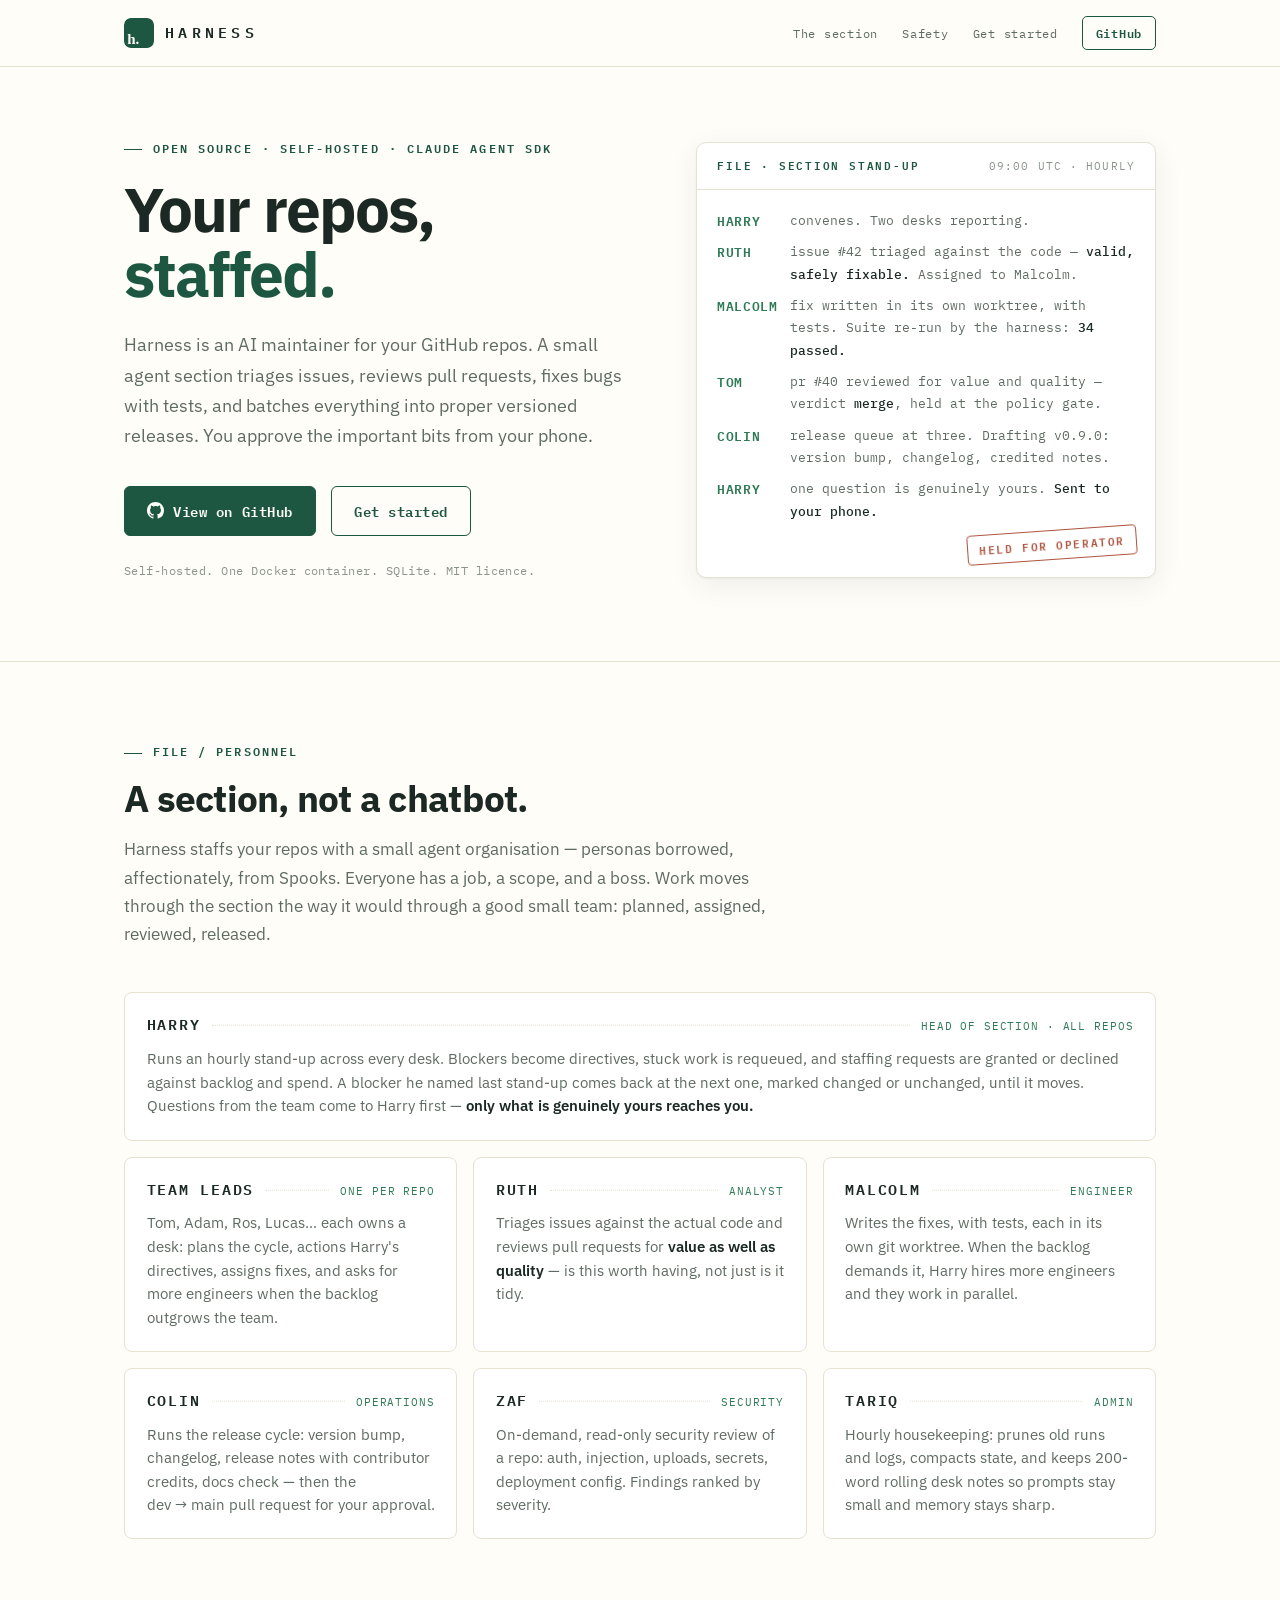
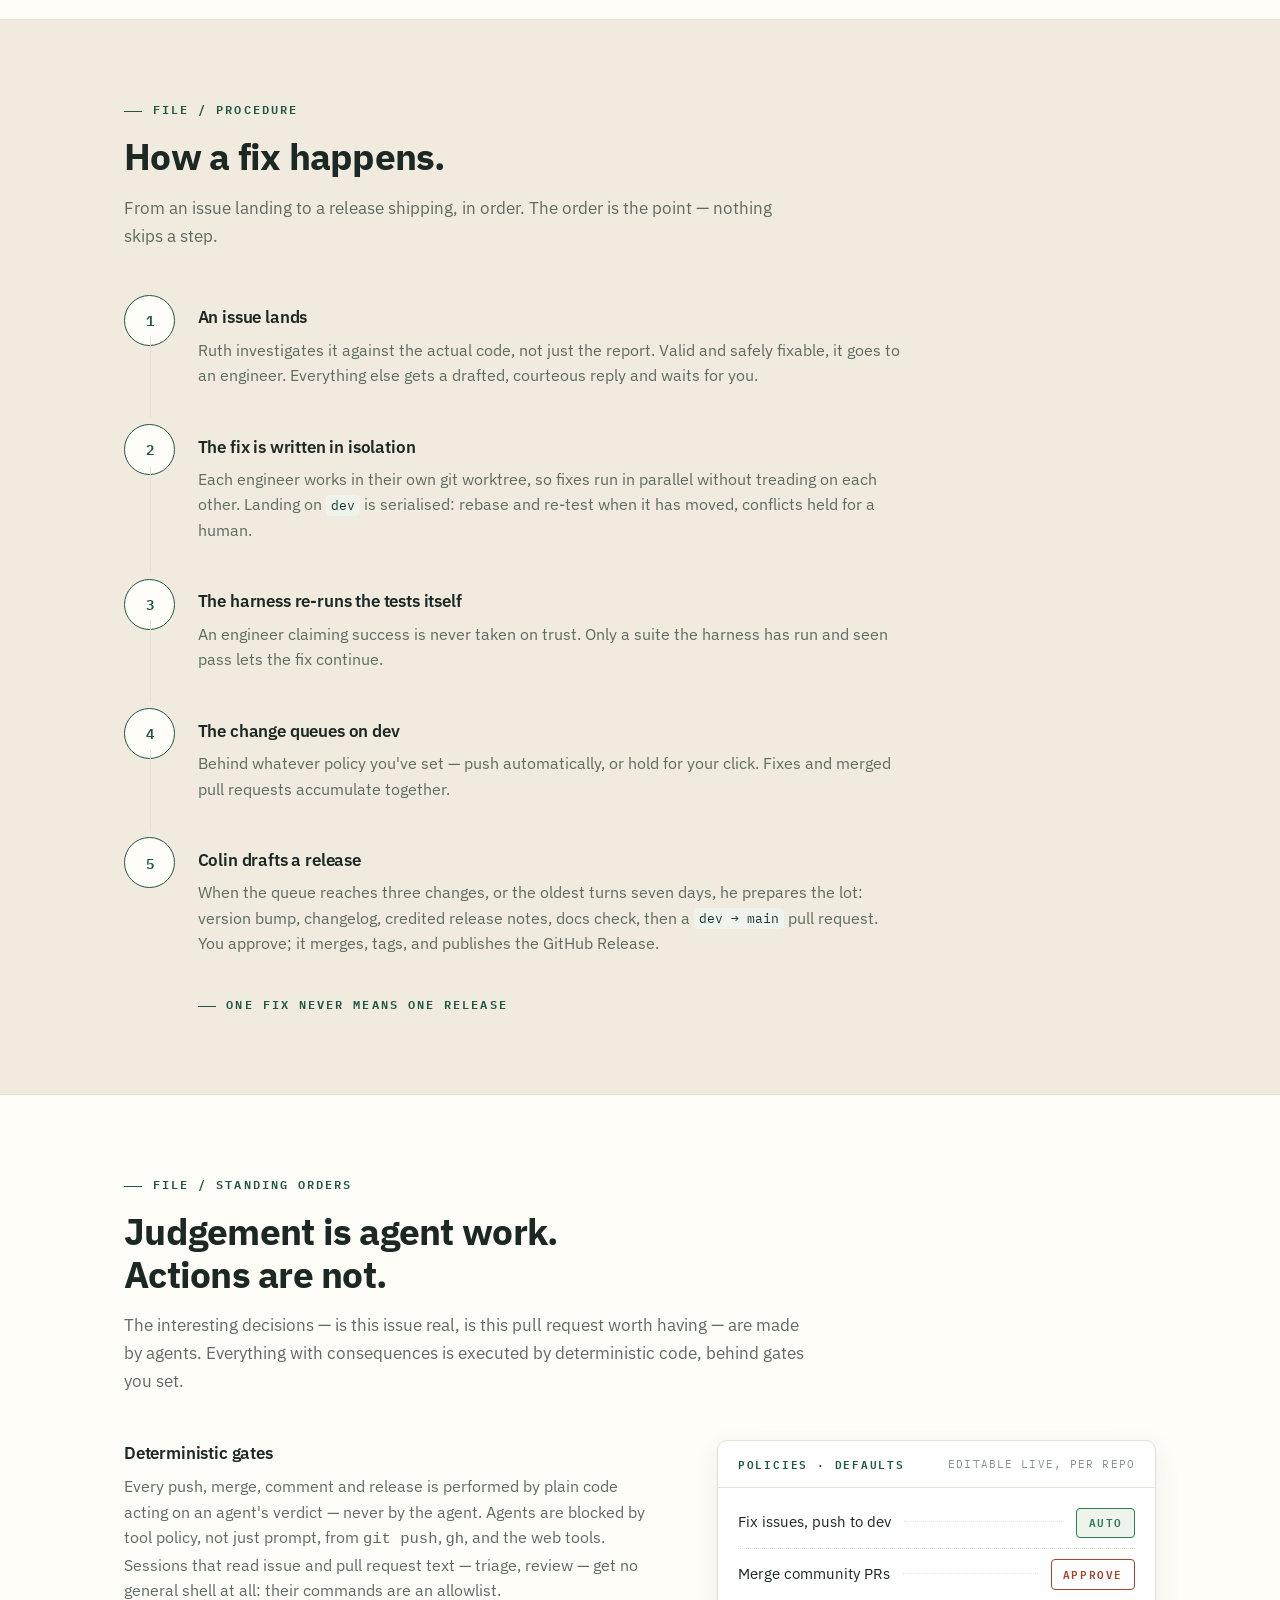
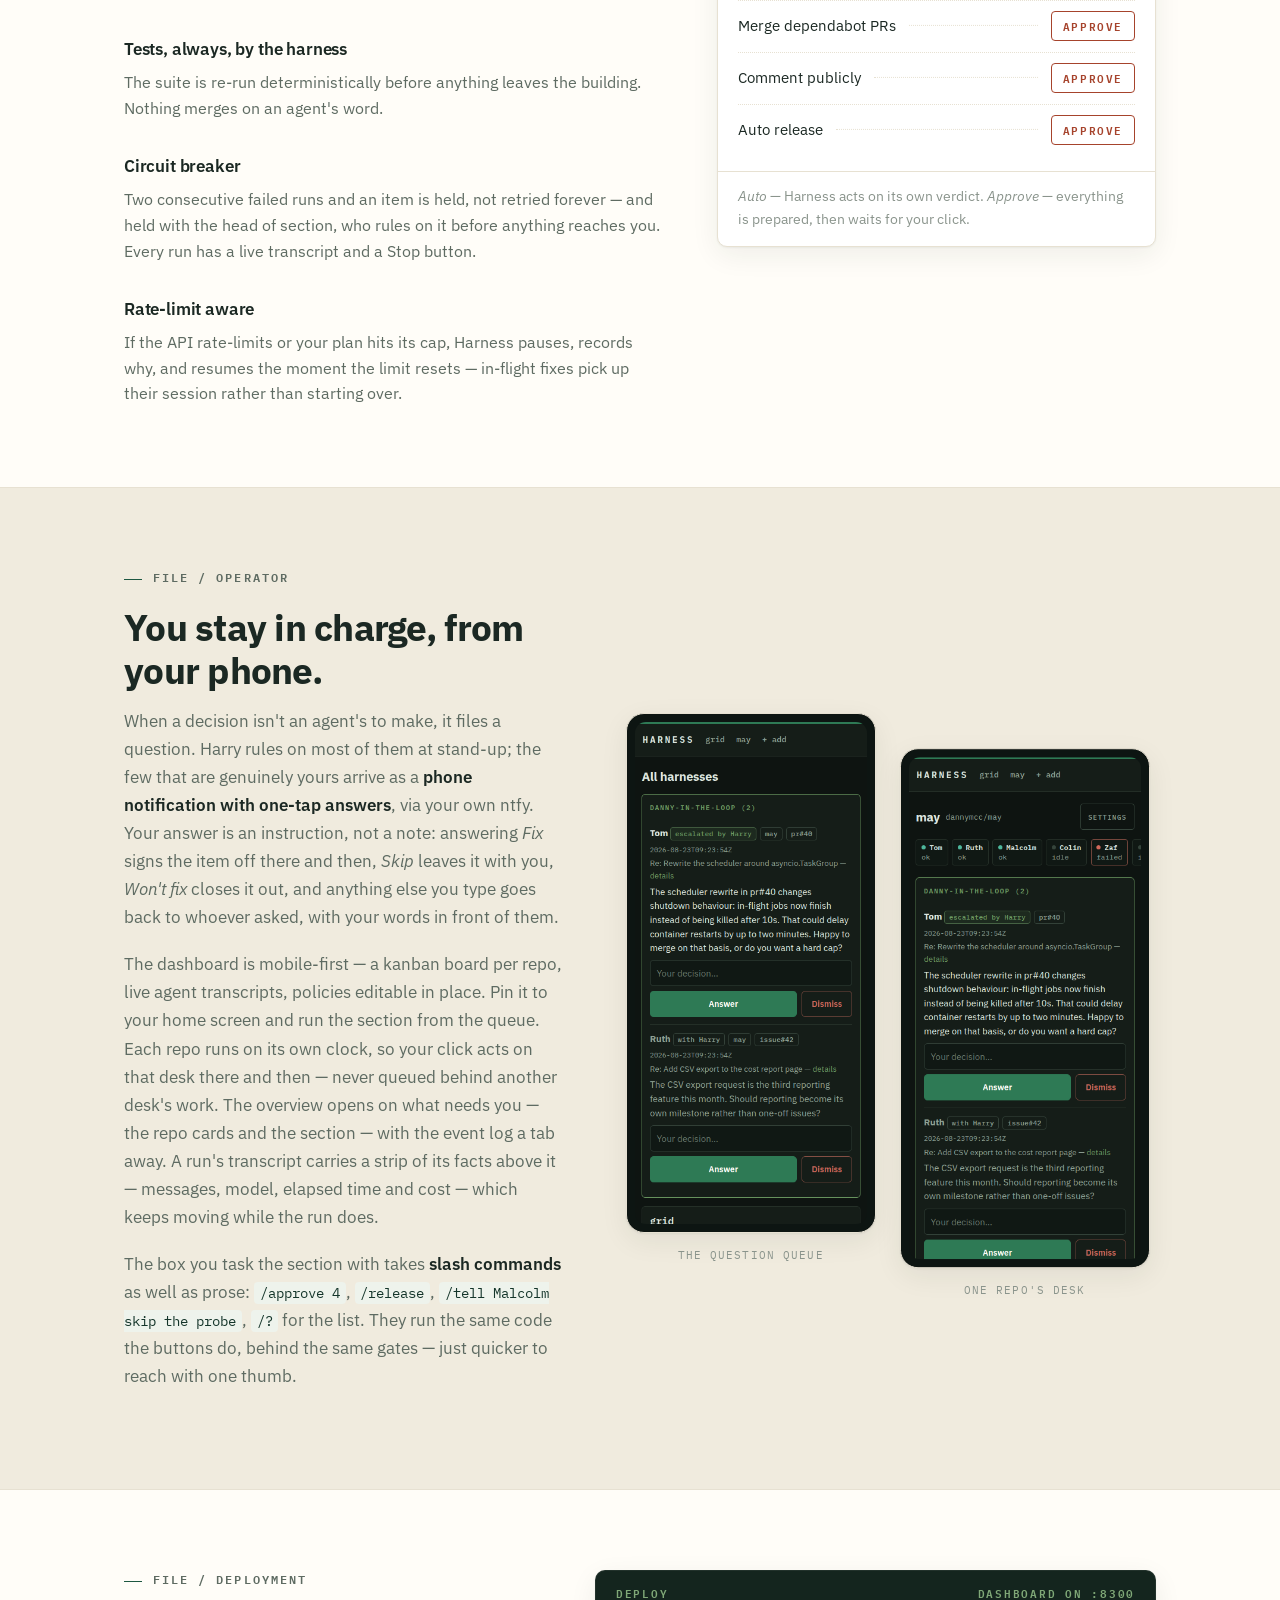
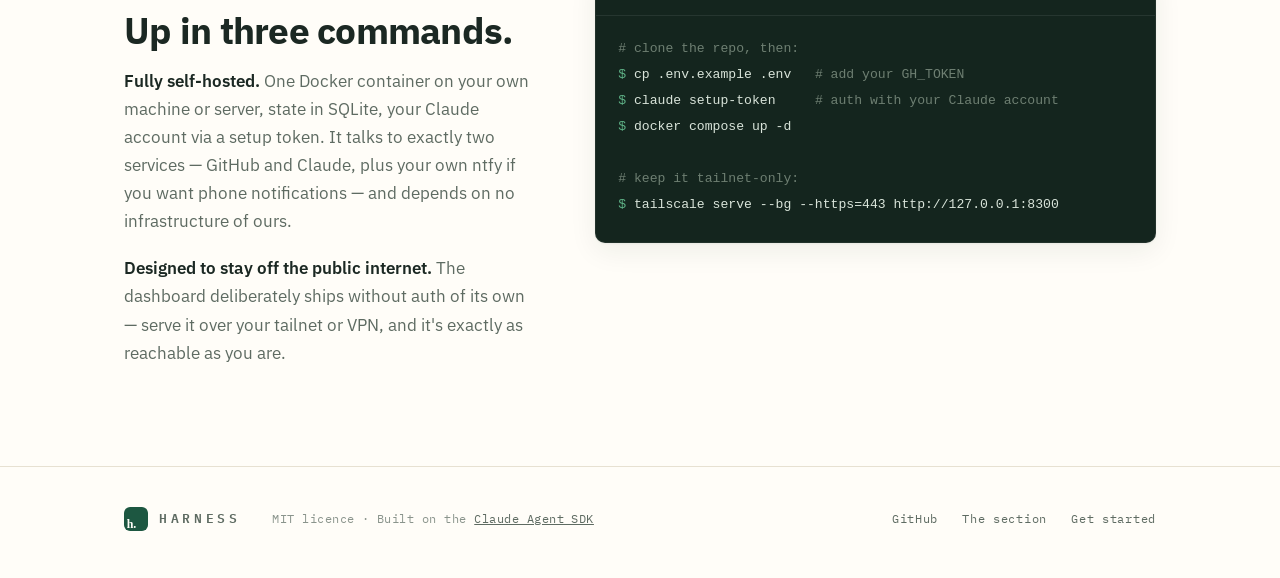
==== commit c7cc260e: "chore: bump version to 0.19.0" ====
--- a/site/index.html
+++ b/site/index.html
@@ -918,7 +918,9 @@
           type goes back to whoever asked, with your words in front of them.</p>
         <p>The dashboard is mobile-first — a kanban board per repo, live agent
           transcripts, policies editable in place. Pin it to your home screen and
-          run the section from the queue. The overview opens on what needs you —
+          run the section from the queue. Each repo runs on its own clock, so
+          your click acts on that desk there and then — never queued behind
+          another desk's work. The overview opens on what needs you —
           the repo cards and the section — with the event log a tab away. A run's
           transcript carries a strip of its facts above it — messages, model,
           elapsed time and cost — which keeps moving while the run does.</p>
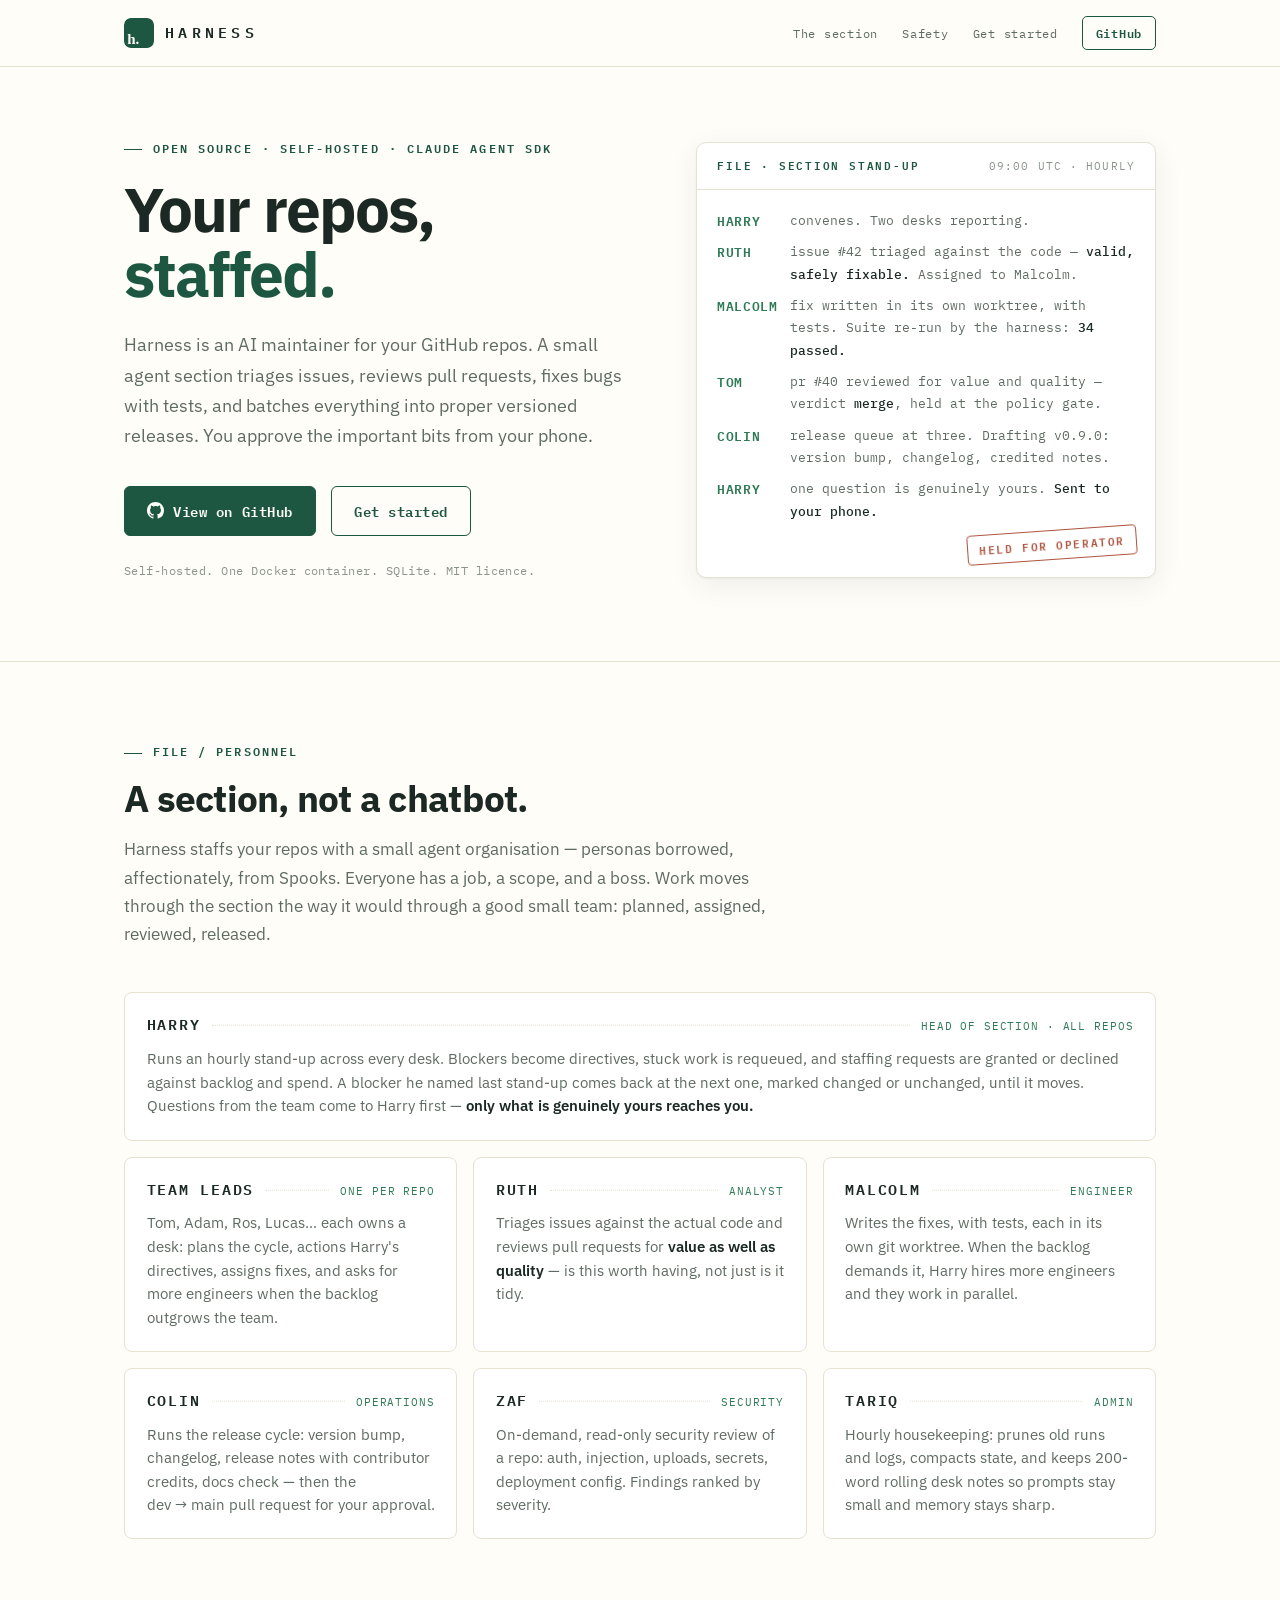
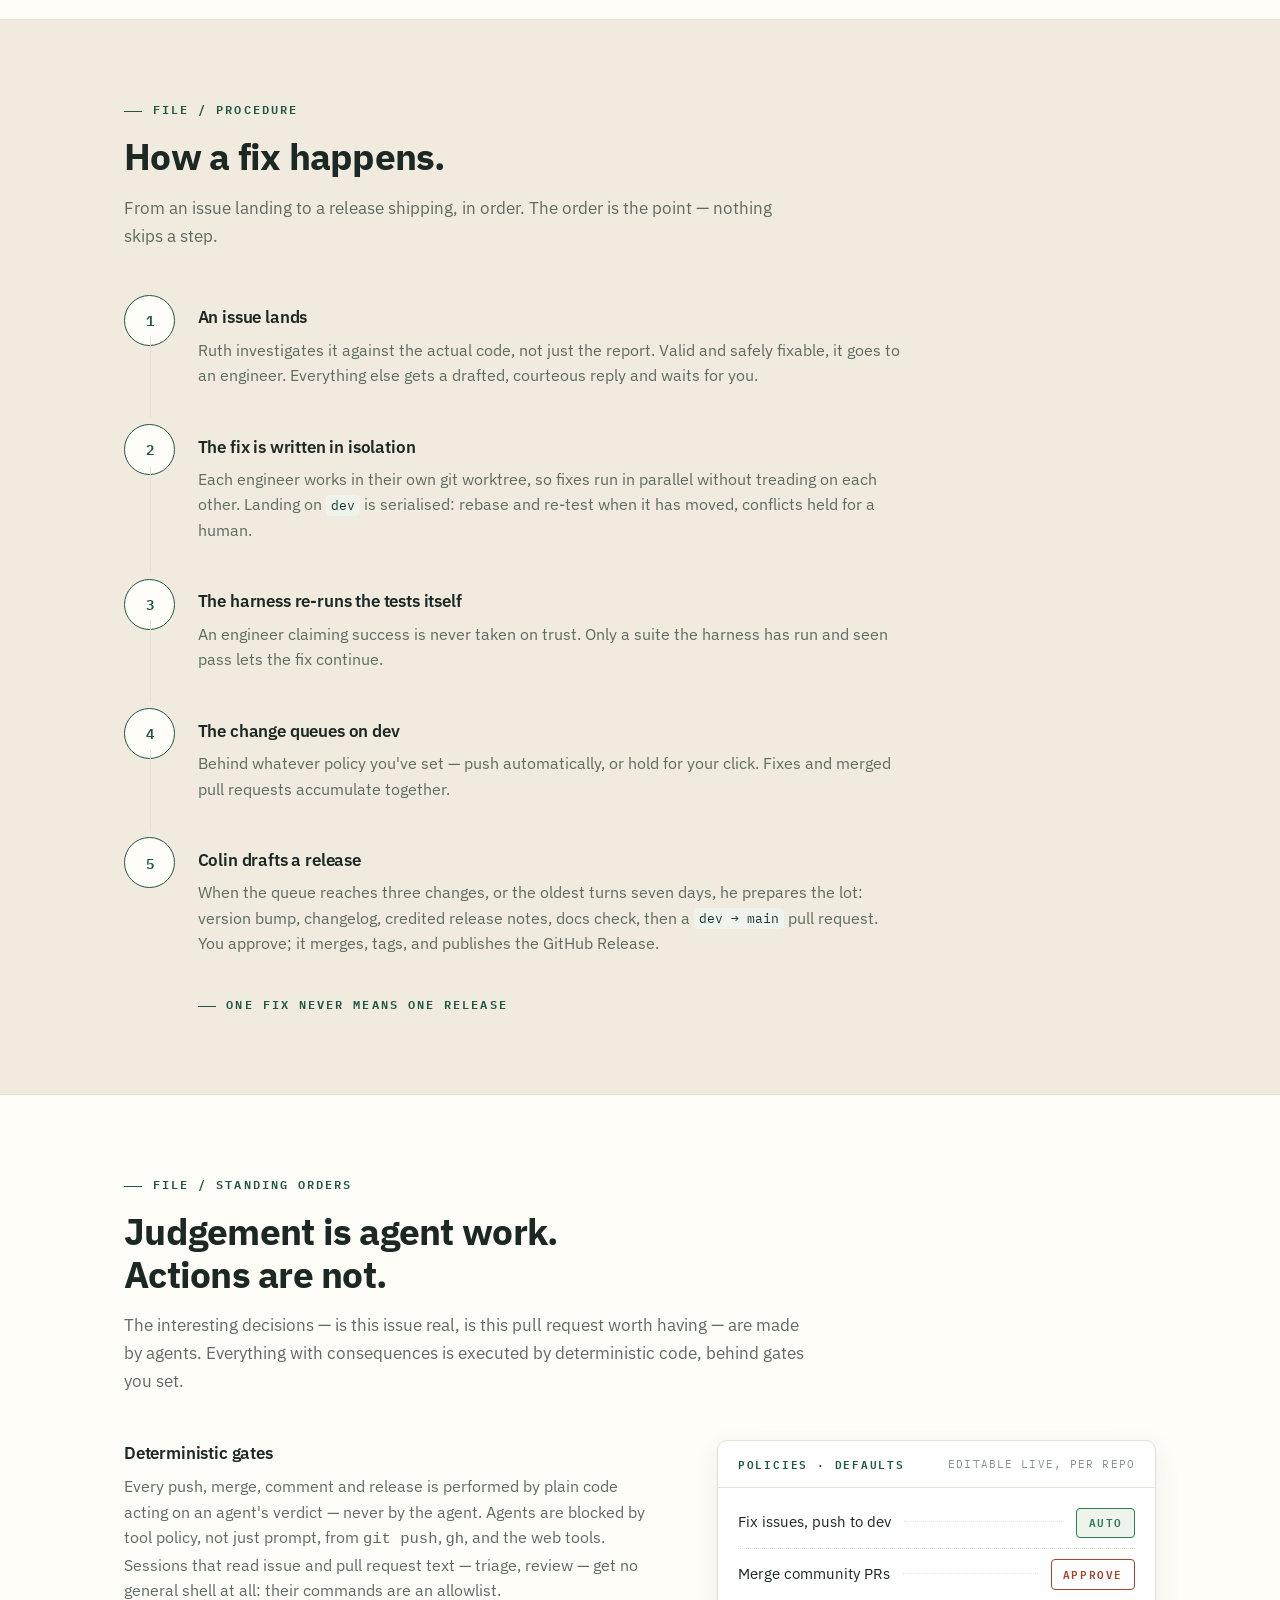
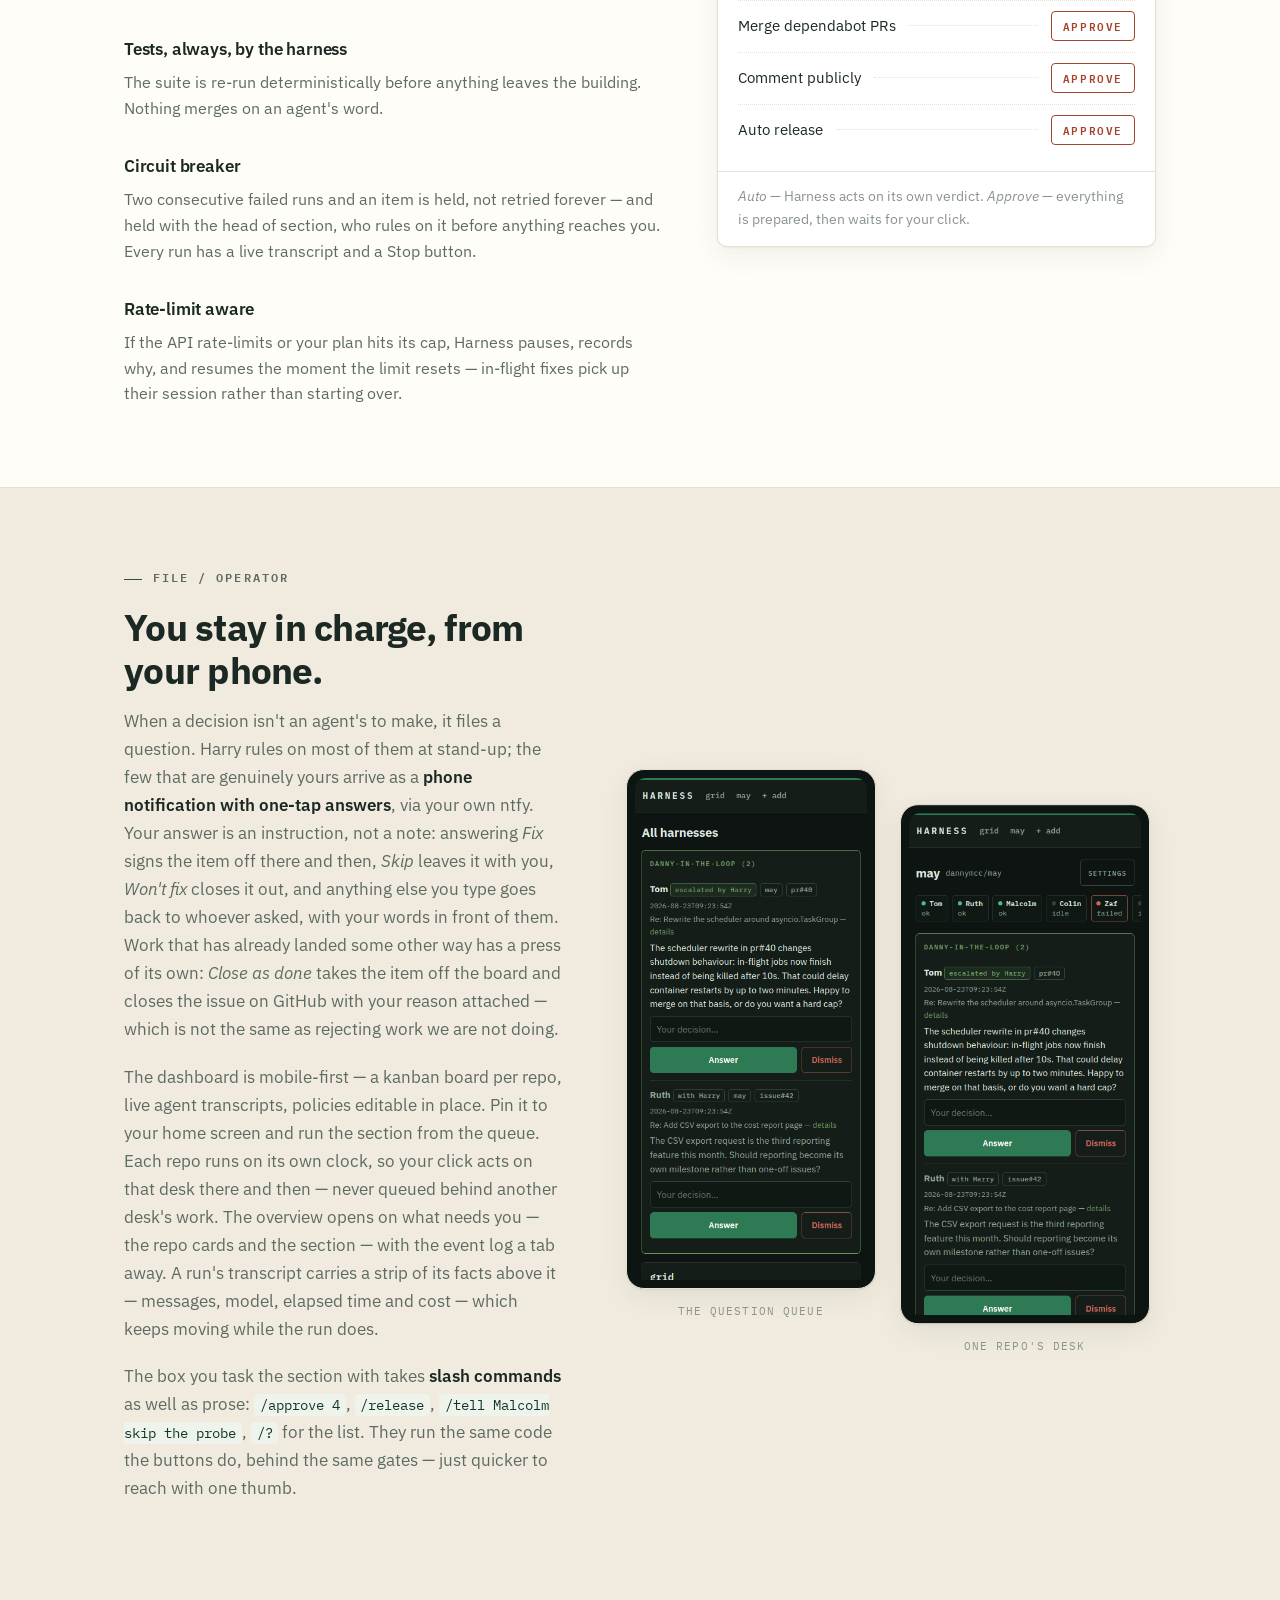
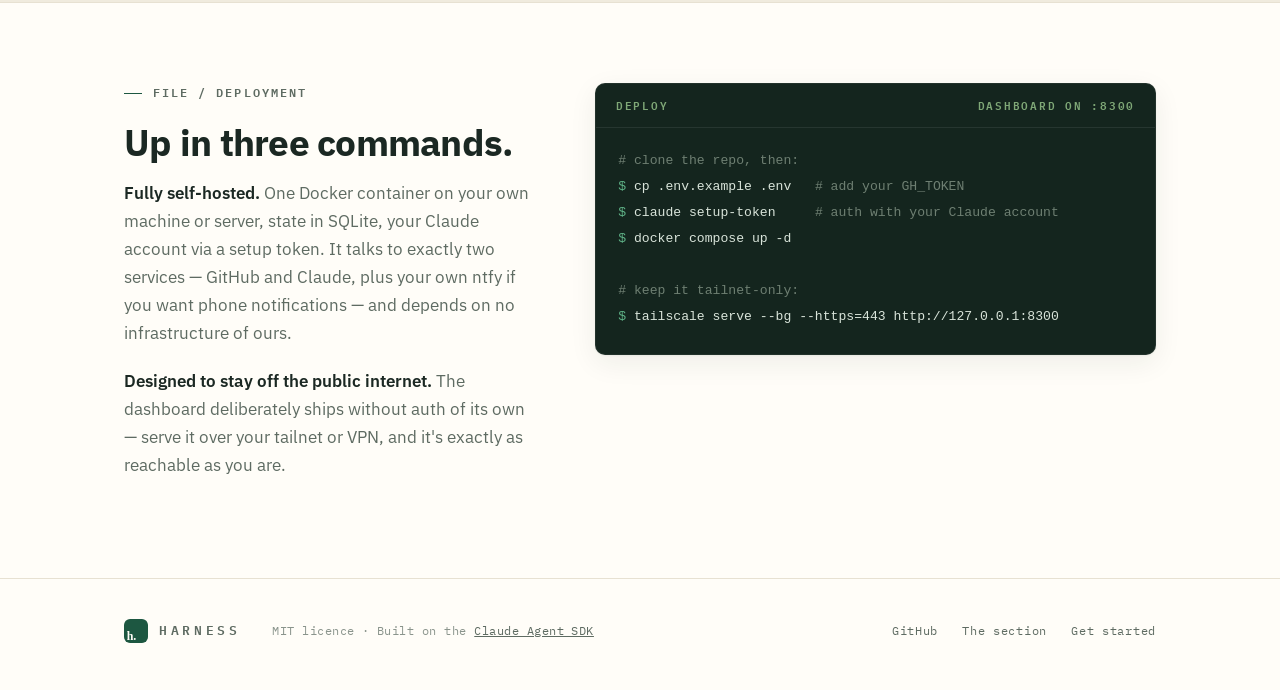
==== commit c37016e1: "chore: bump version to 0.20.0" ====
--- a/site/index.html
+++ b/site/index.html
@@ -915,7 +915,11 @@
           your own ntfy. Your answer is an instruction, not a note: answering
           <em>Fix</em> signs the item off there and then, <em>Skip</em> leaves
           it with you, <em>Won't fix</em> closes it out, and anything else you
-          type goes back to whoever asked, with your words in front of them.</p>
+          type goes back to whoever asked, with your words in front of them.
+          Work that has already landed some other way has a press of its own:
+          <em>Close as done</em> takes the item off the board and closes the
+          issue on GitHub with your reason attached — which is not the same as
+          rejecting work we are not doing.</p>
         <p>The dashboard is mobile-first — a kanban board per repo, live agent
           transcripts, policies editable in place. Pin it to your home screen and
           run the section from the queue. Each repo runs on its own clock, so
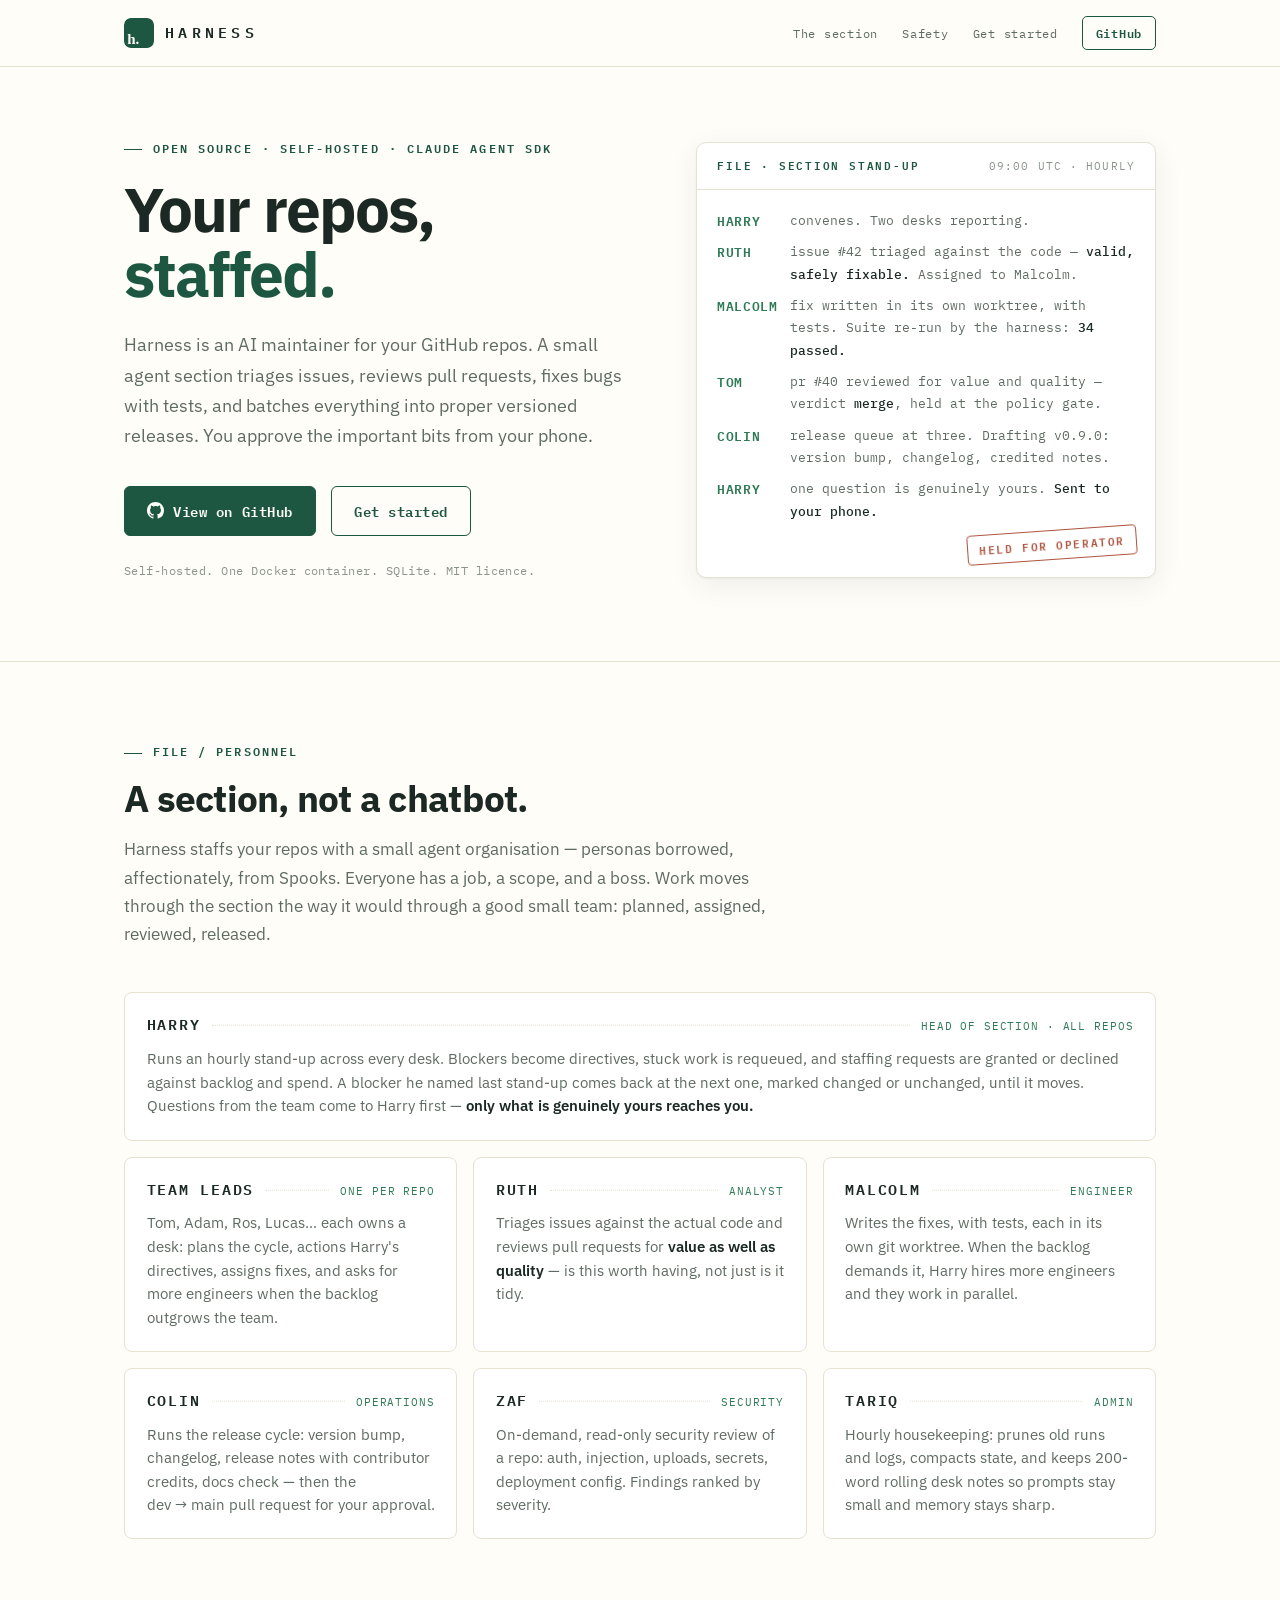
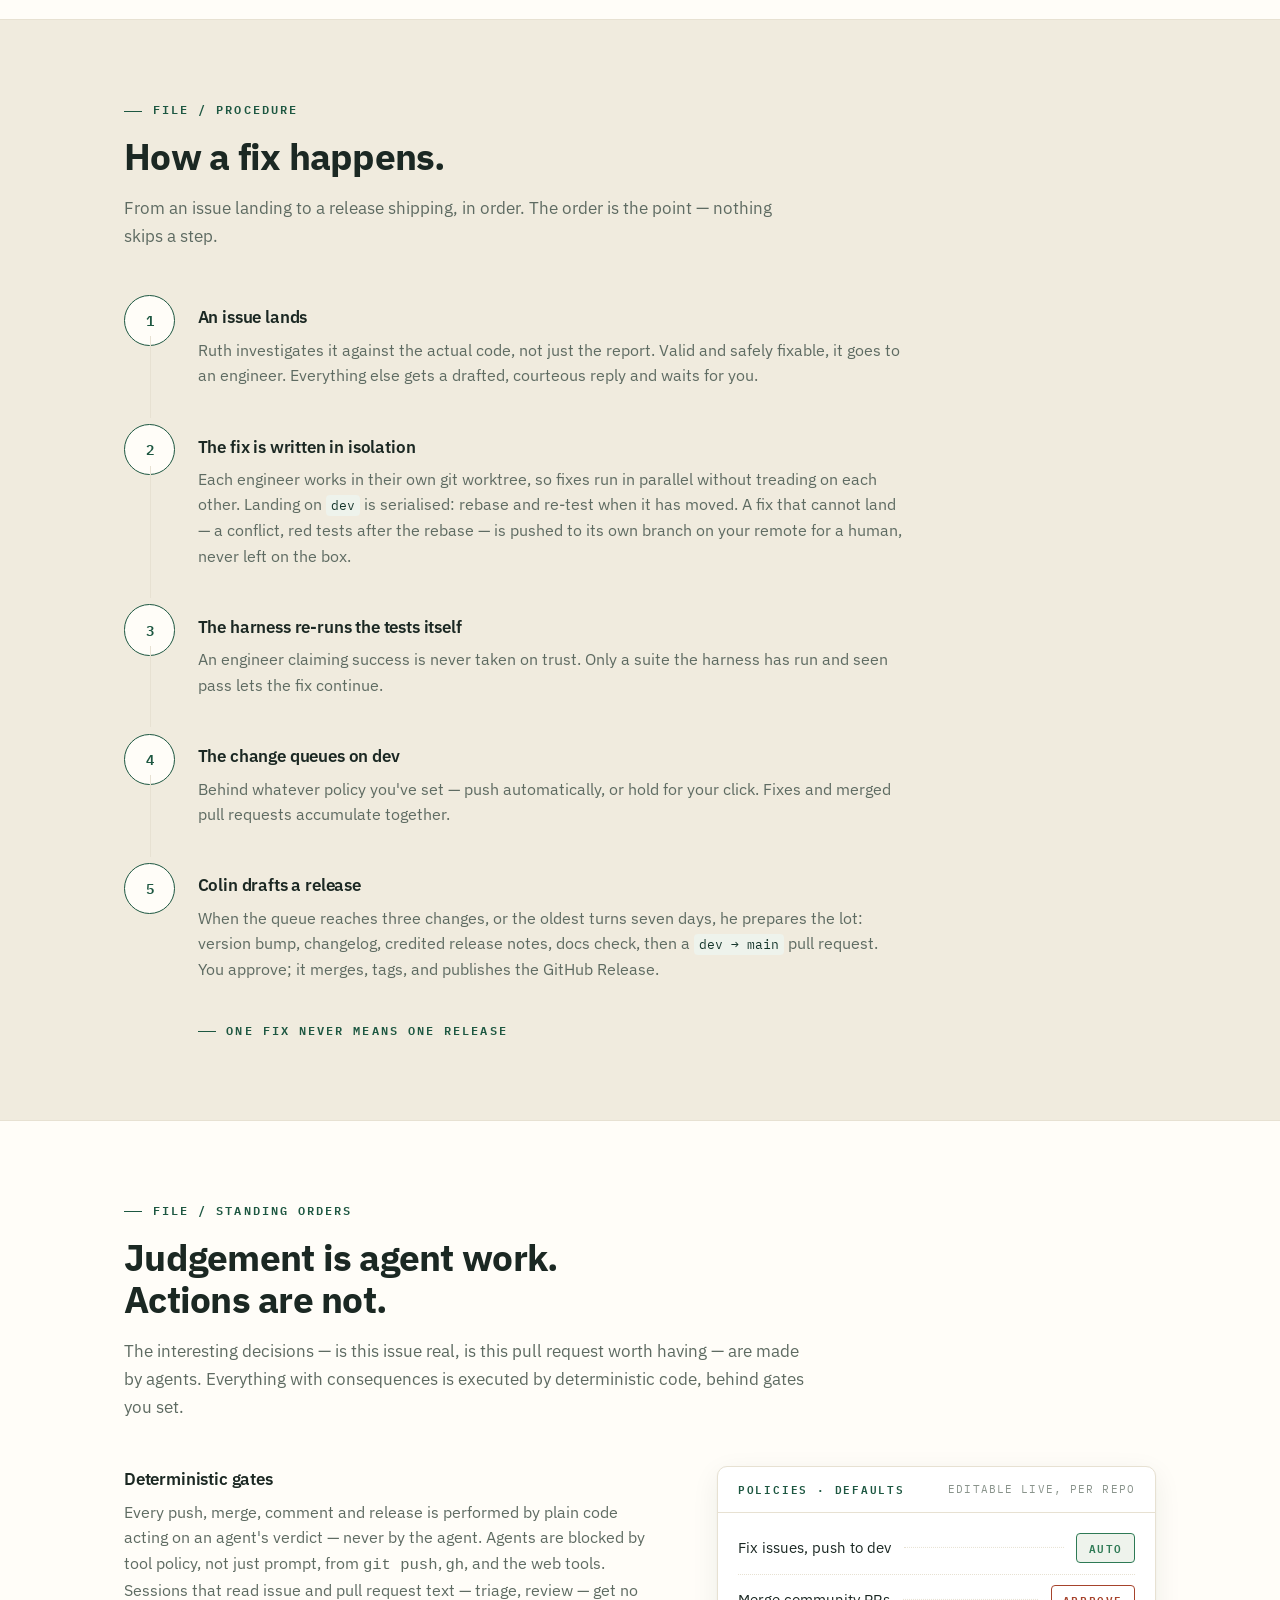
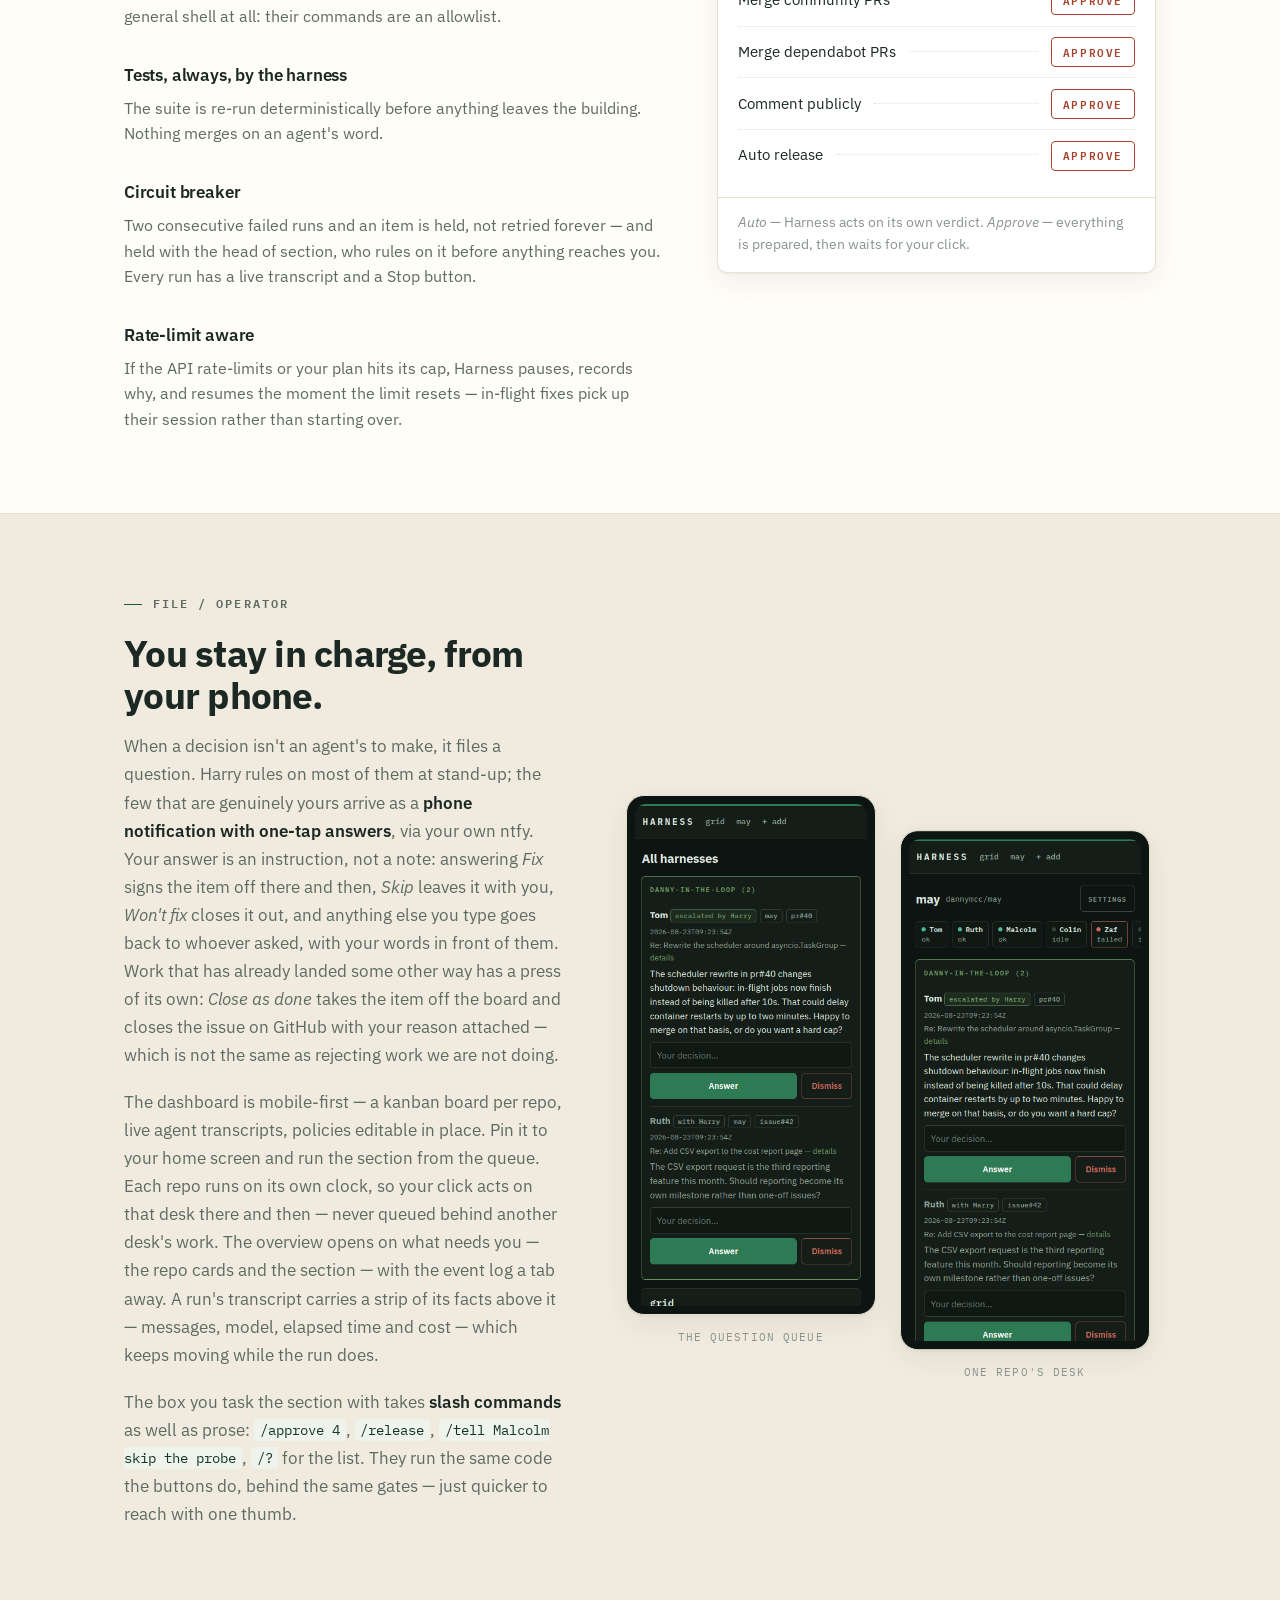
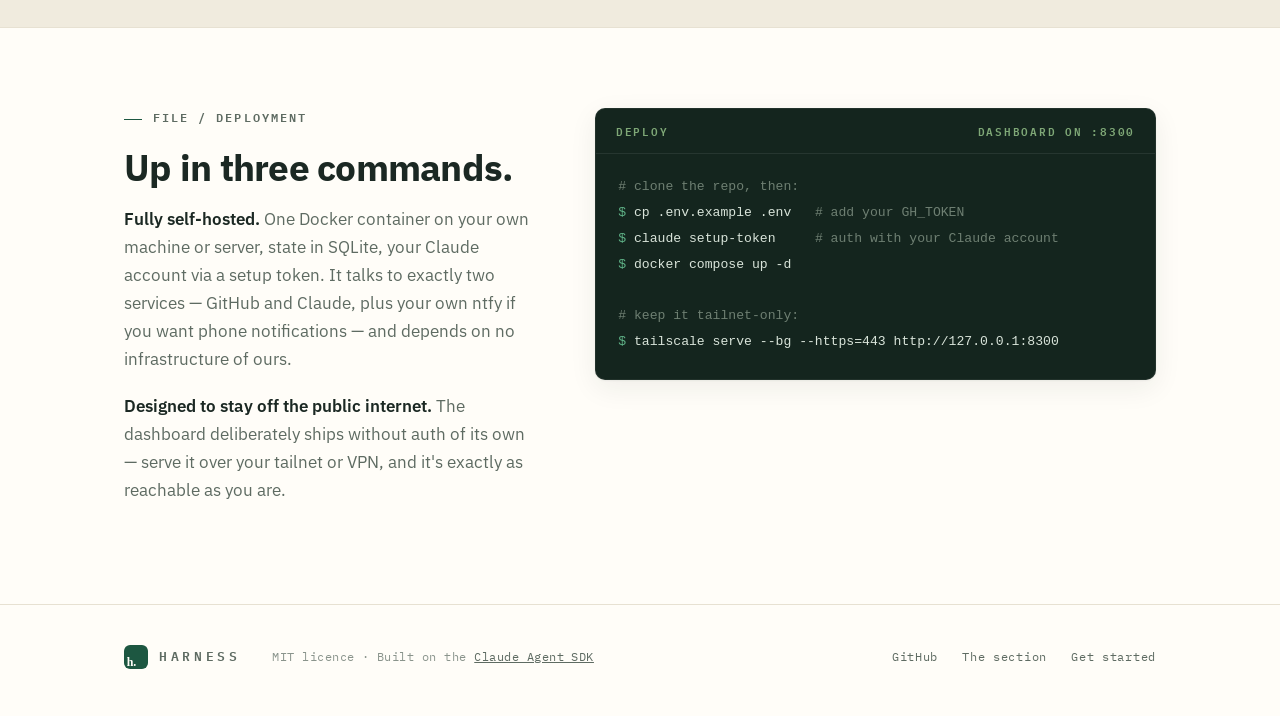
==== commit 2c8b6545: "chore: bump version to 0.20.1" ====
--- a/site/index.html
+++ b/site/index.html
@@ -789,8 +789,10 @@
             <h3>The fix is written in isolation</h3>
             <p>Each engineer works in their own git worktree, so fixes run in
               parallel without treading on each other. Landing on <code>dev</code>
-              is serialised: rebase and re-test when it has moved, conflicts held
-              for a human.</p>
+              is serialised: rebase and re-test when it has moved. A fix that
+              cannot land — a conflict, red tests after the rebase — is pushed
+              to its own branch on your remote for a human, never left on the
+              box.</p>
           </div>
         </div>
         <div class="step">
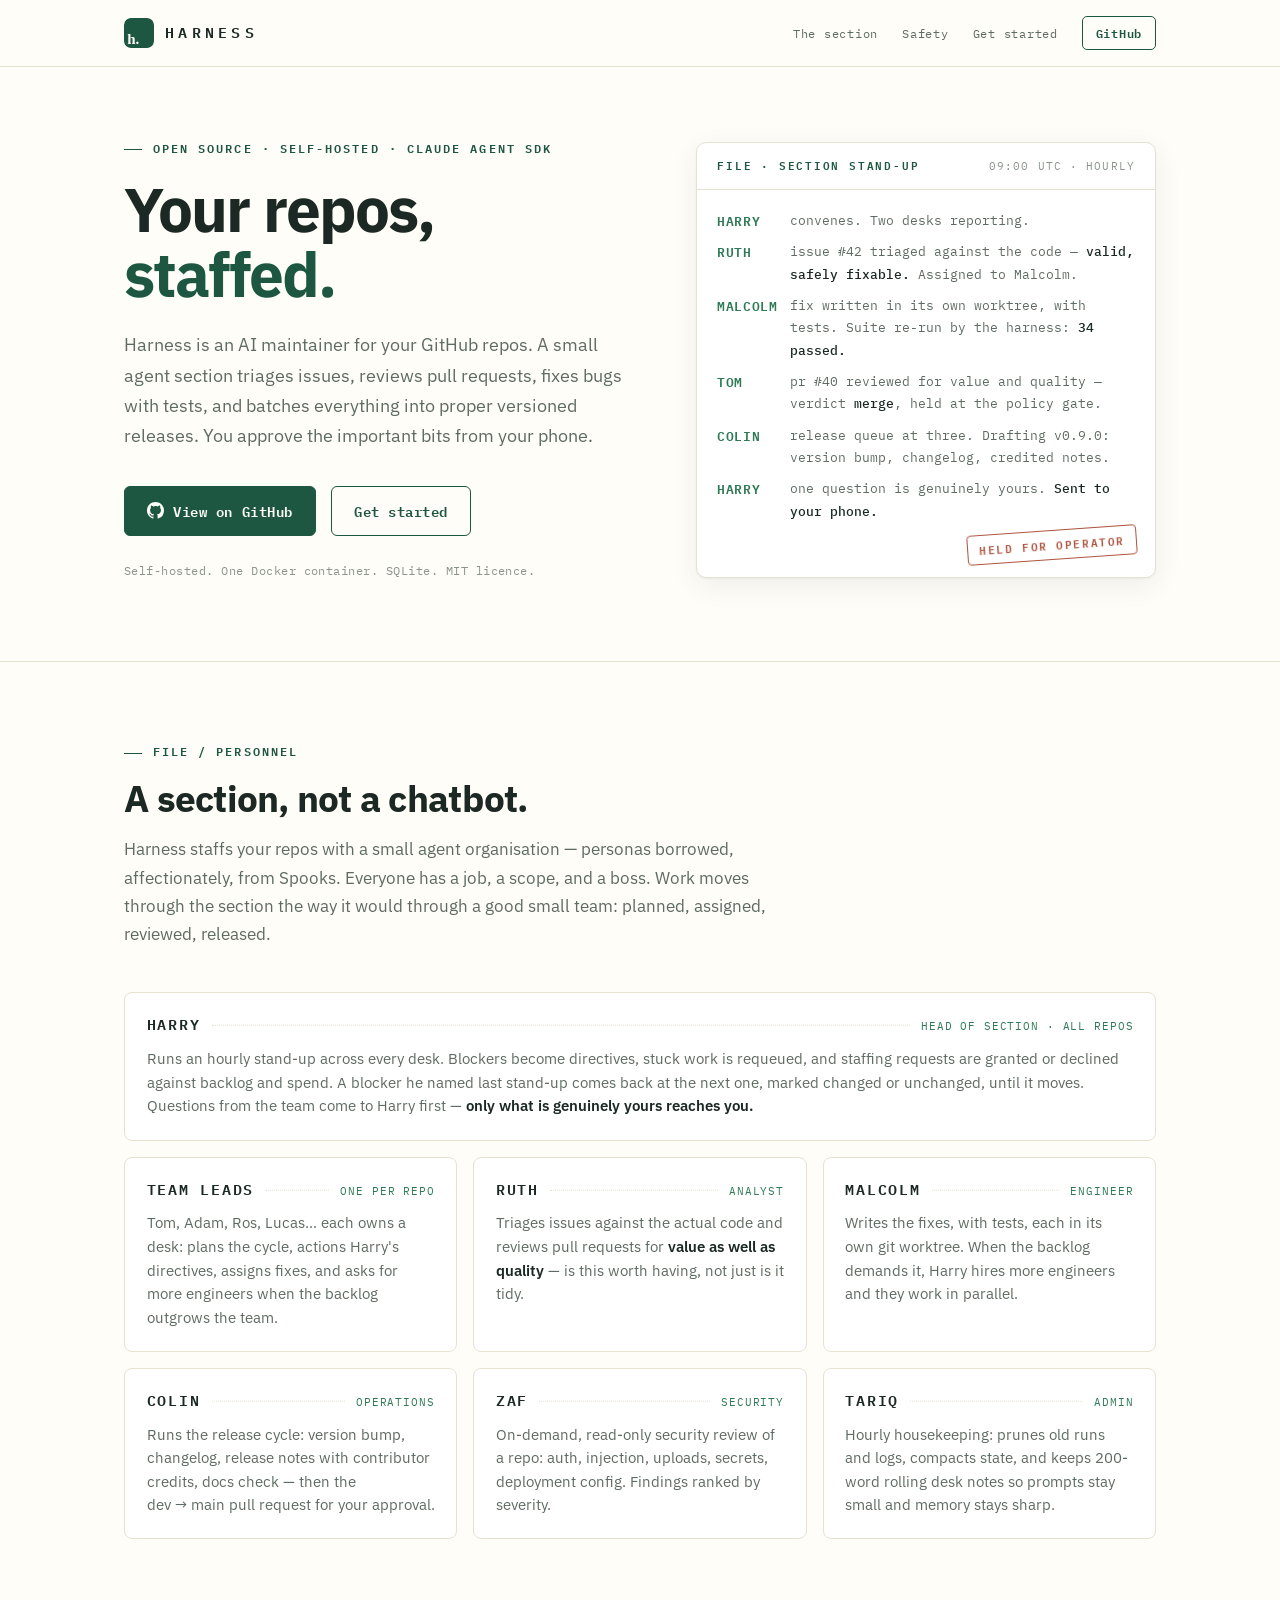
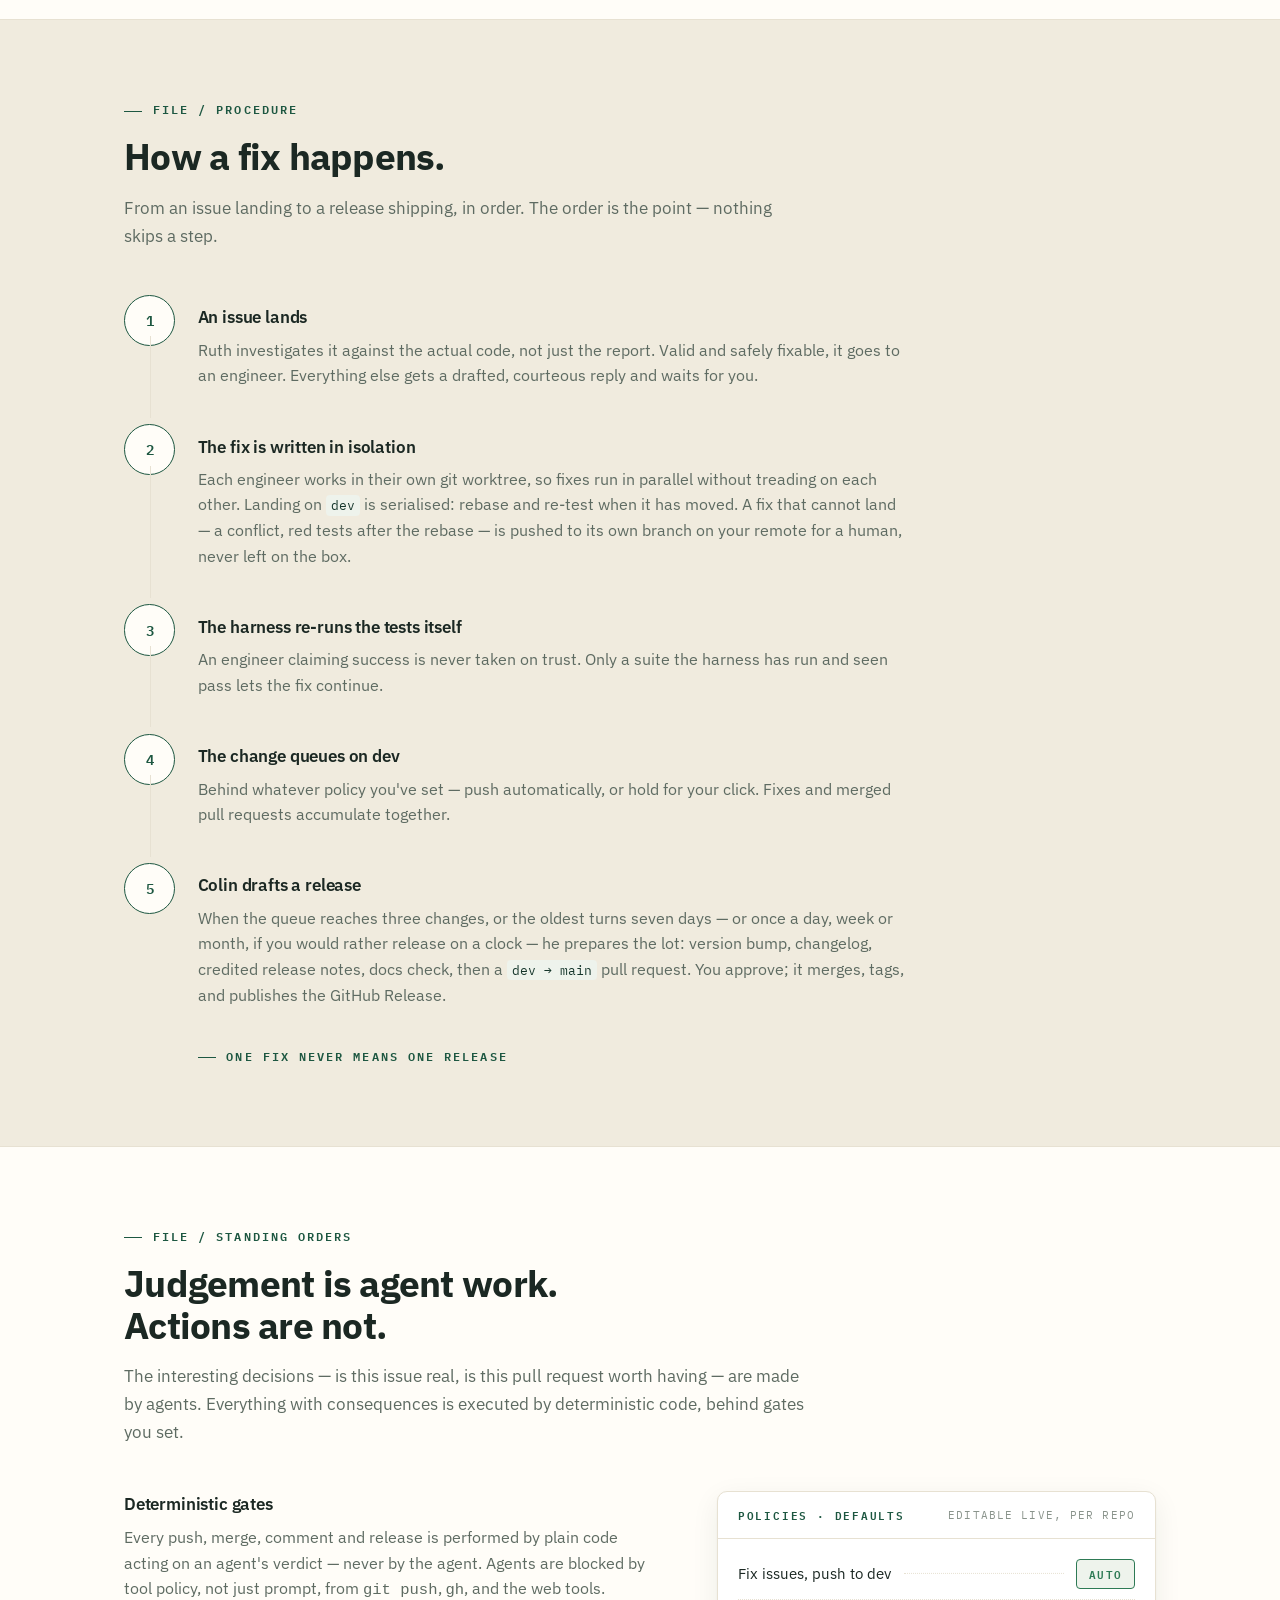
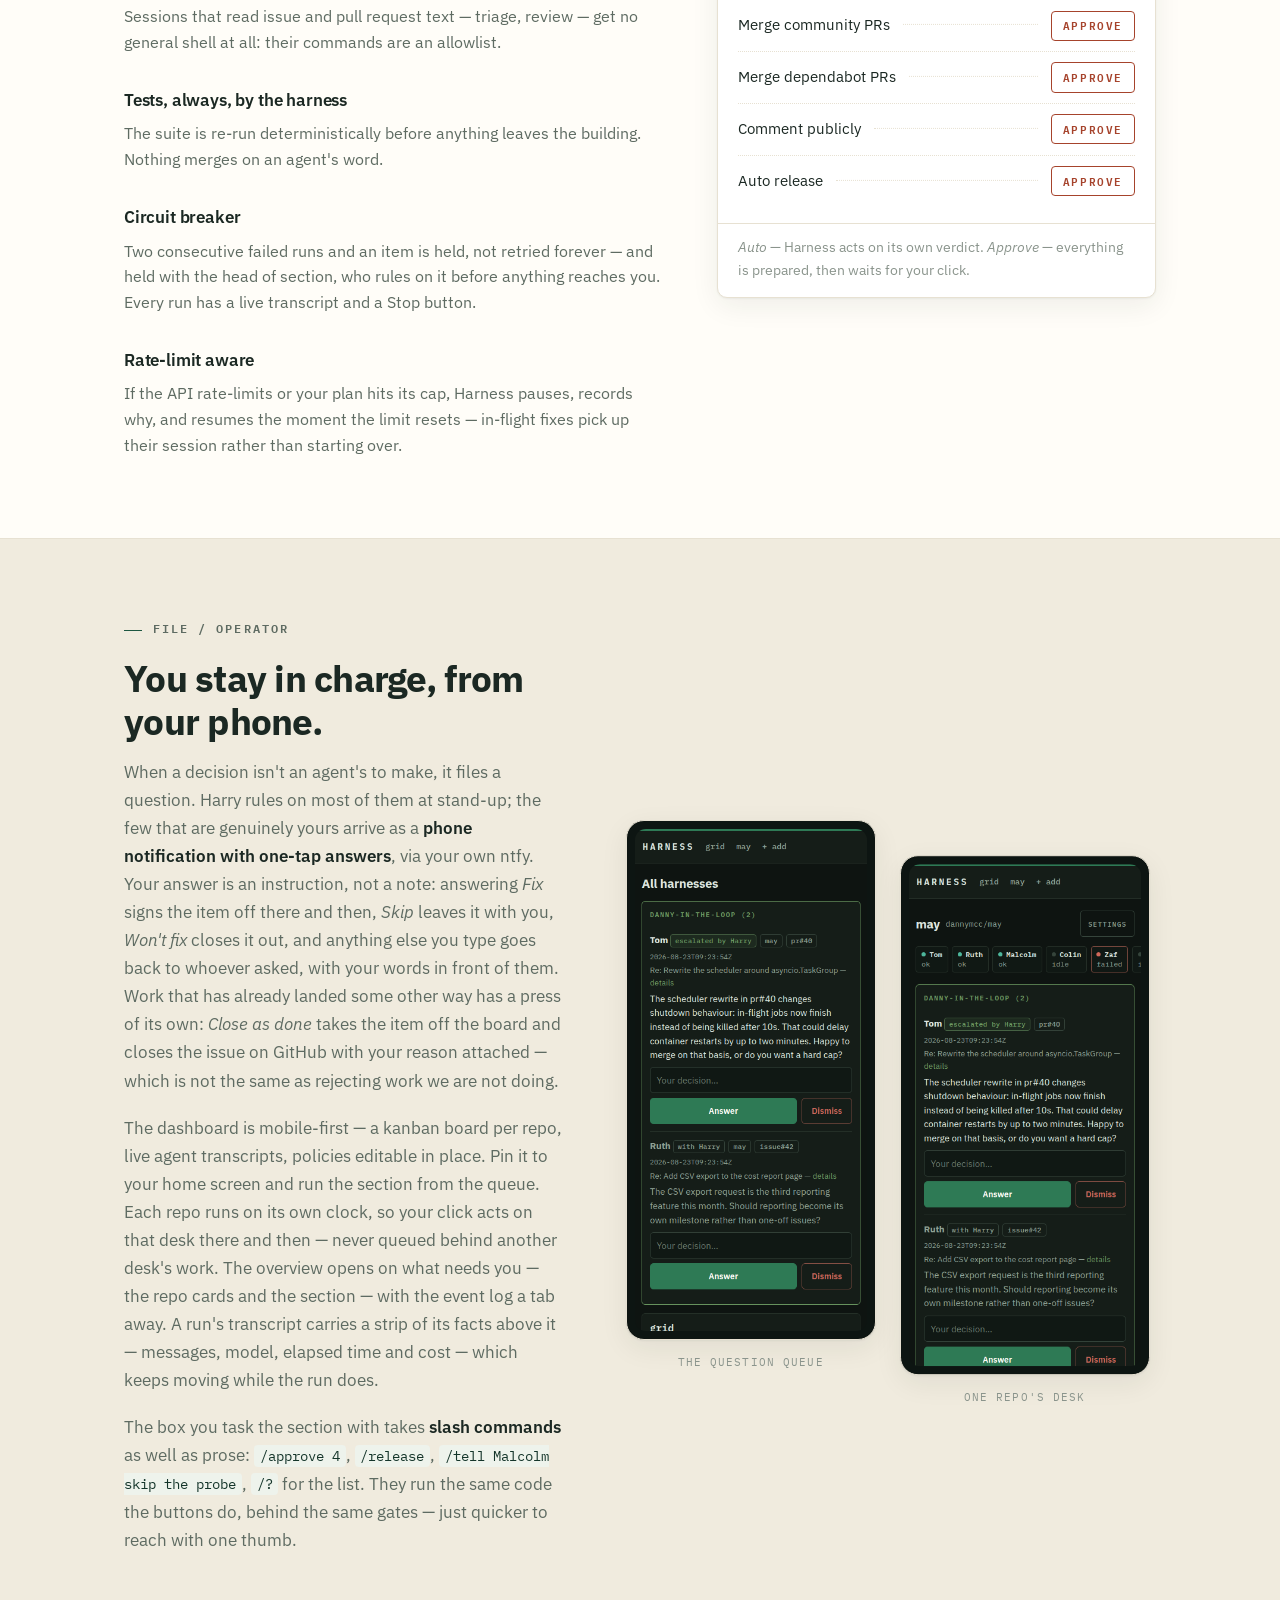
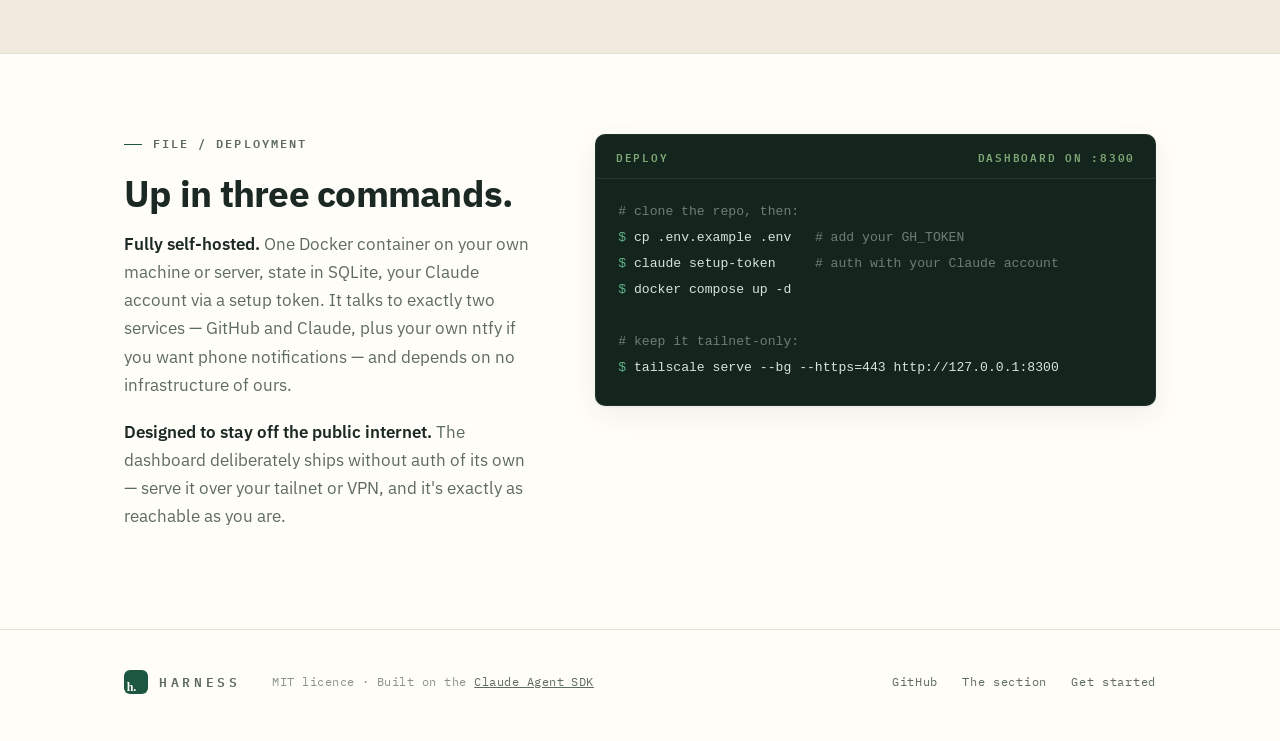
==== commit b81b84ec: "chore: bump version to 0.21.0" ====
--- a/site/index.html
+++ b/site/index.html
@@ -815,9 +815,11 @@
           <div class="step-no">5</div>
           <div>
             <h3>Colin drafts a release</h3>
-            <p>When the queue reaches three changes, or the oldest turns seven days,
-              he prepares the lot: version bump, changelog, credited release notes,
-              docs check, then a <code>dev&nbsp;→&nbsp;main</code> pull request. You
+            <p>When the queue reaches three changes, or the oldest turns seven days
+              — or once a day, week or month, if you would rather release on a
+              clock — he prepares the lot: version bump, changelog, credited
+              release notes, docs check, then a
+              <code>dev&nbsp;→&nbsp;main</code> pull request. You
               approve; it merges, tags, and publishes the GitHub Release.</p>
           </div>
         </div>
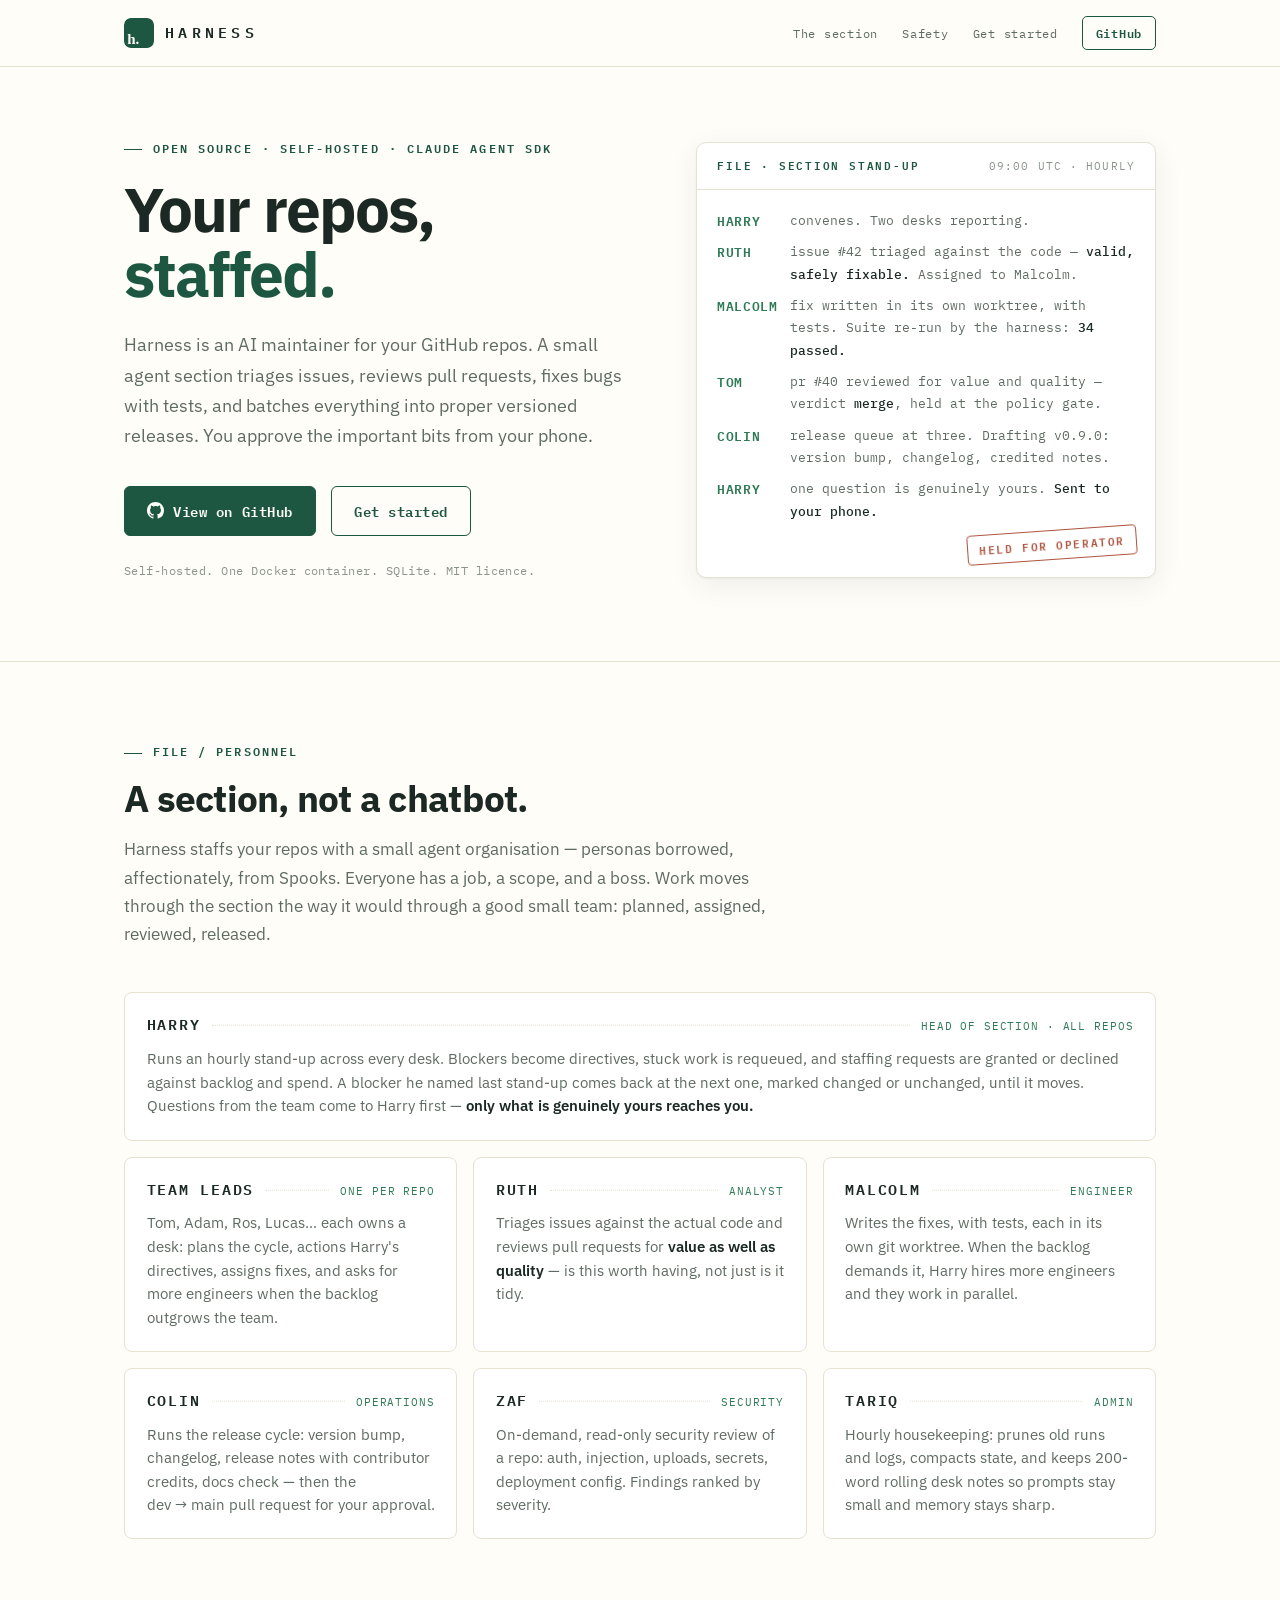
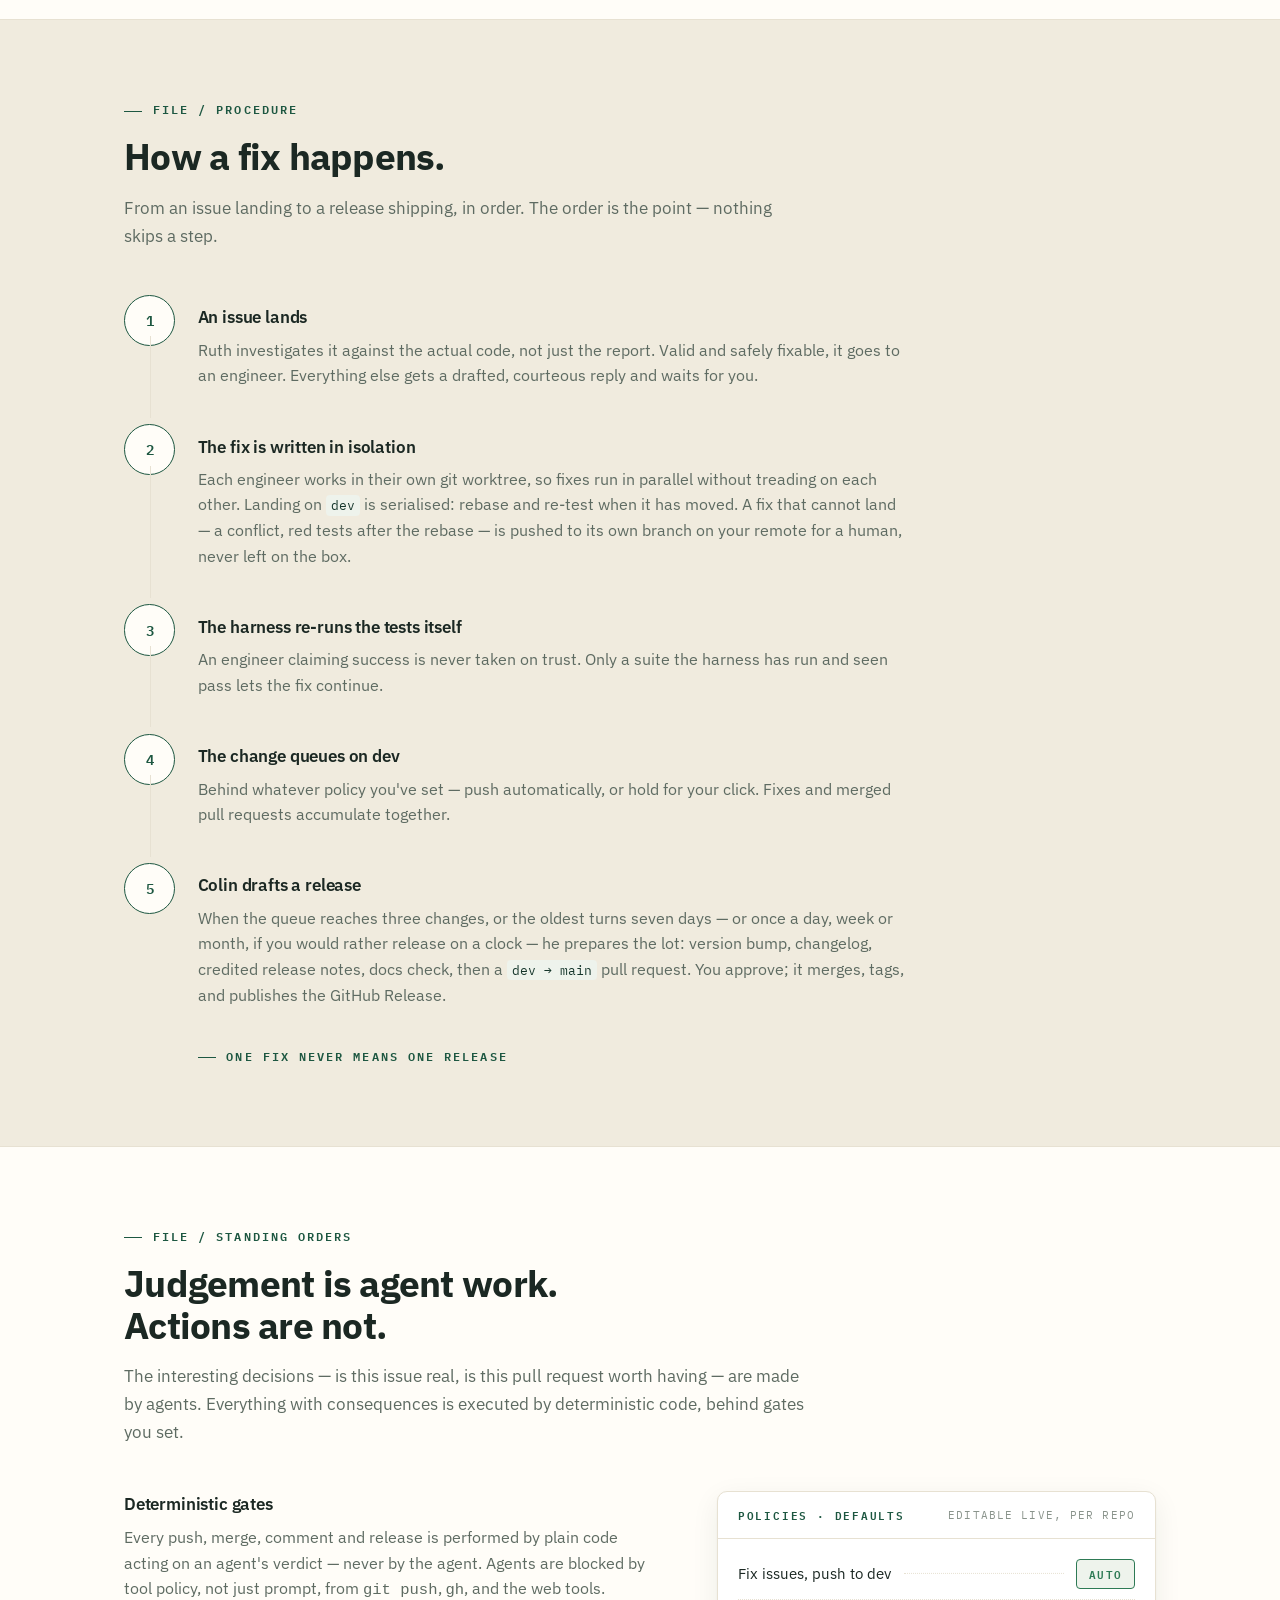
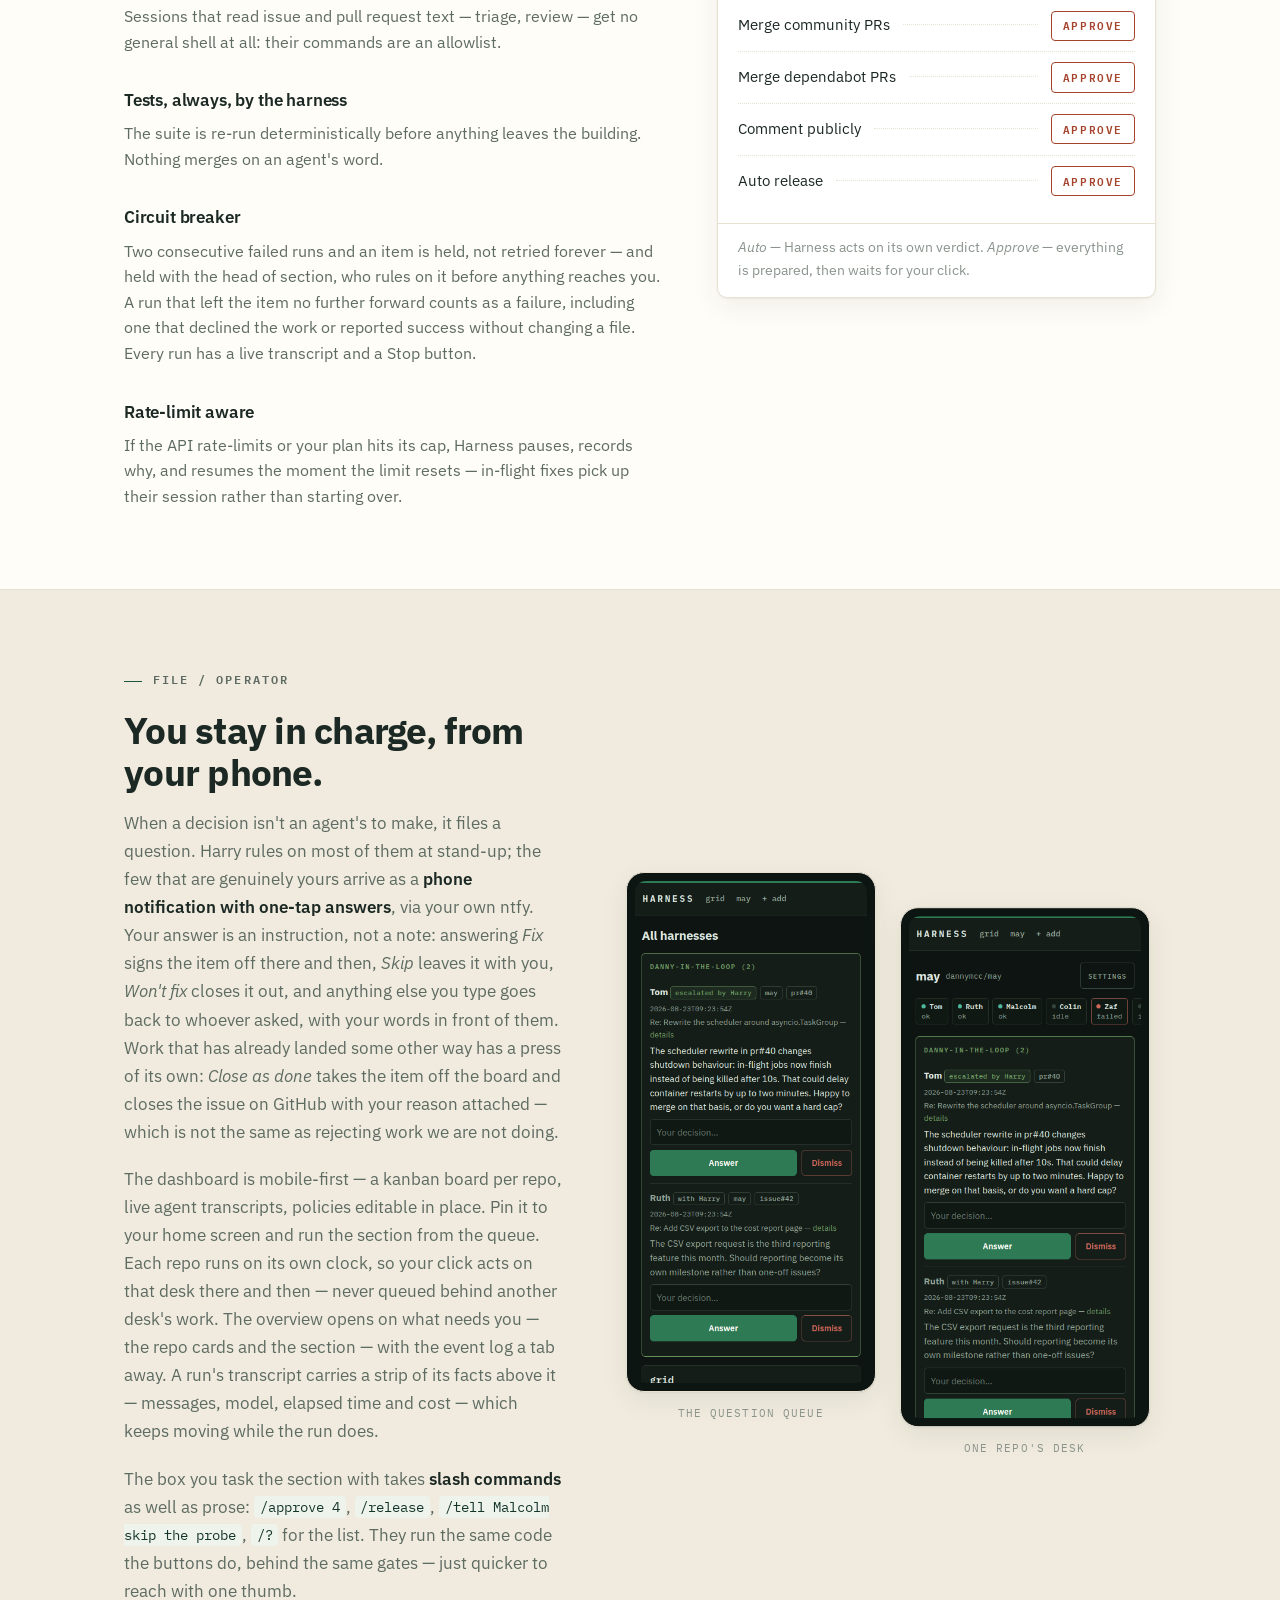
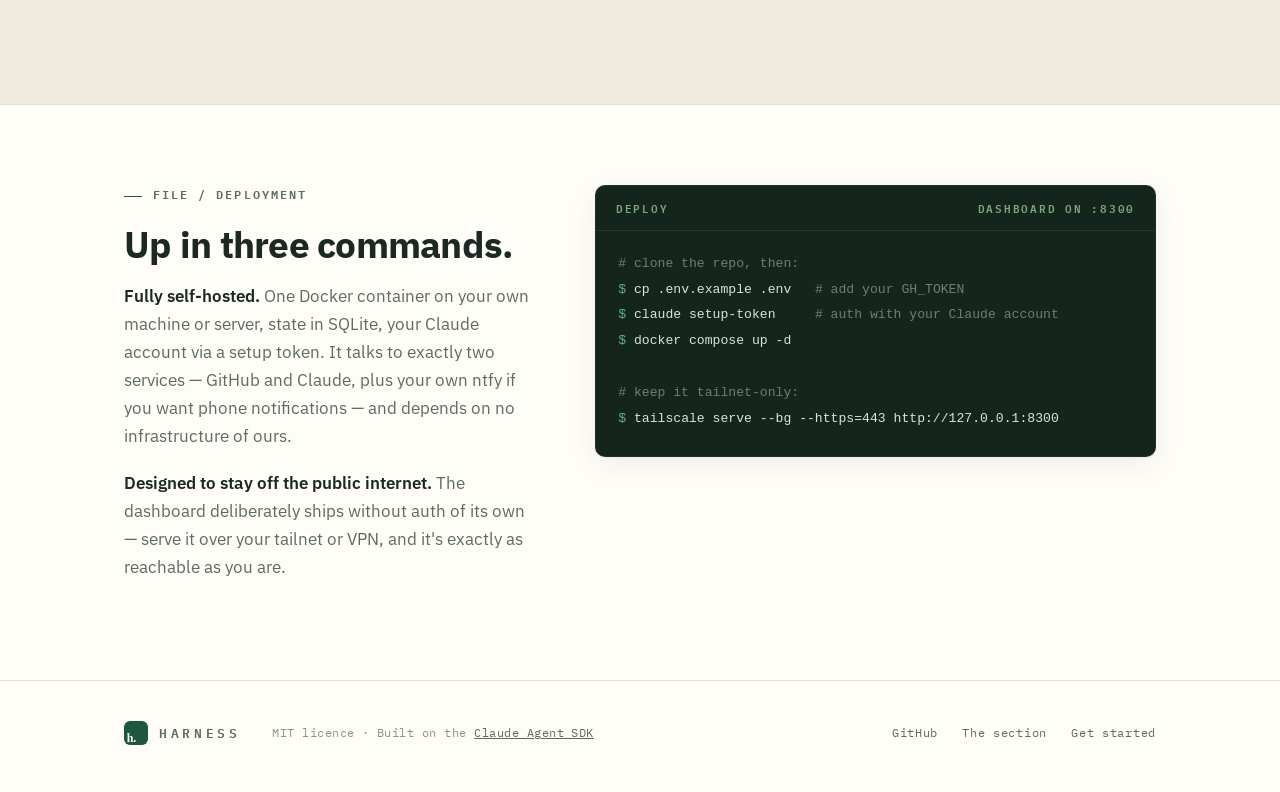
==== commit da8a47e0: "chore: bump version to 0.22.5" ====
--- a/site/index.html
+++ b/site/index.html
@@ -856,8 +856,10 @@
             <h3>Circuit breaker</h3>
             <p>Two consecutive failed runs and an item is held, not retried
               forever — and held with the head of section, who rules on it
-              before anything reaches you. Every run has a live transcript
-              and a Stop button.</p>
+              before anything reaches you. A run that left the item no
+              further forward counts as a failure, including one that
+              declined the work or reported success without changing a file.
+              Every run has a live transcript and a Stop button.</p>
           </div>
           <div class="safety-item">
             <h3>Rate-limit aware</h3>
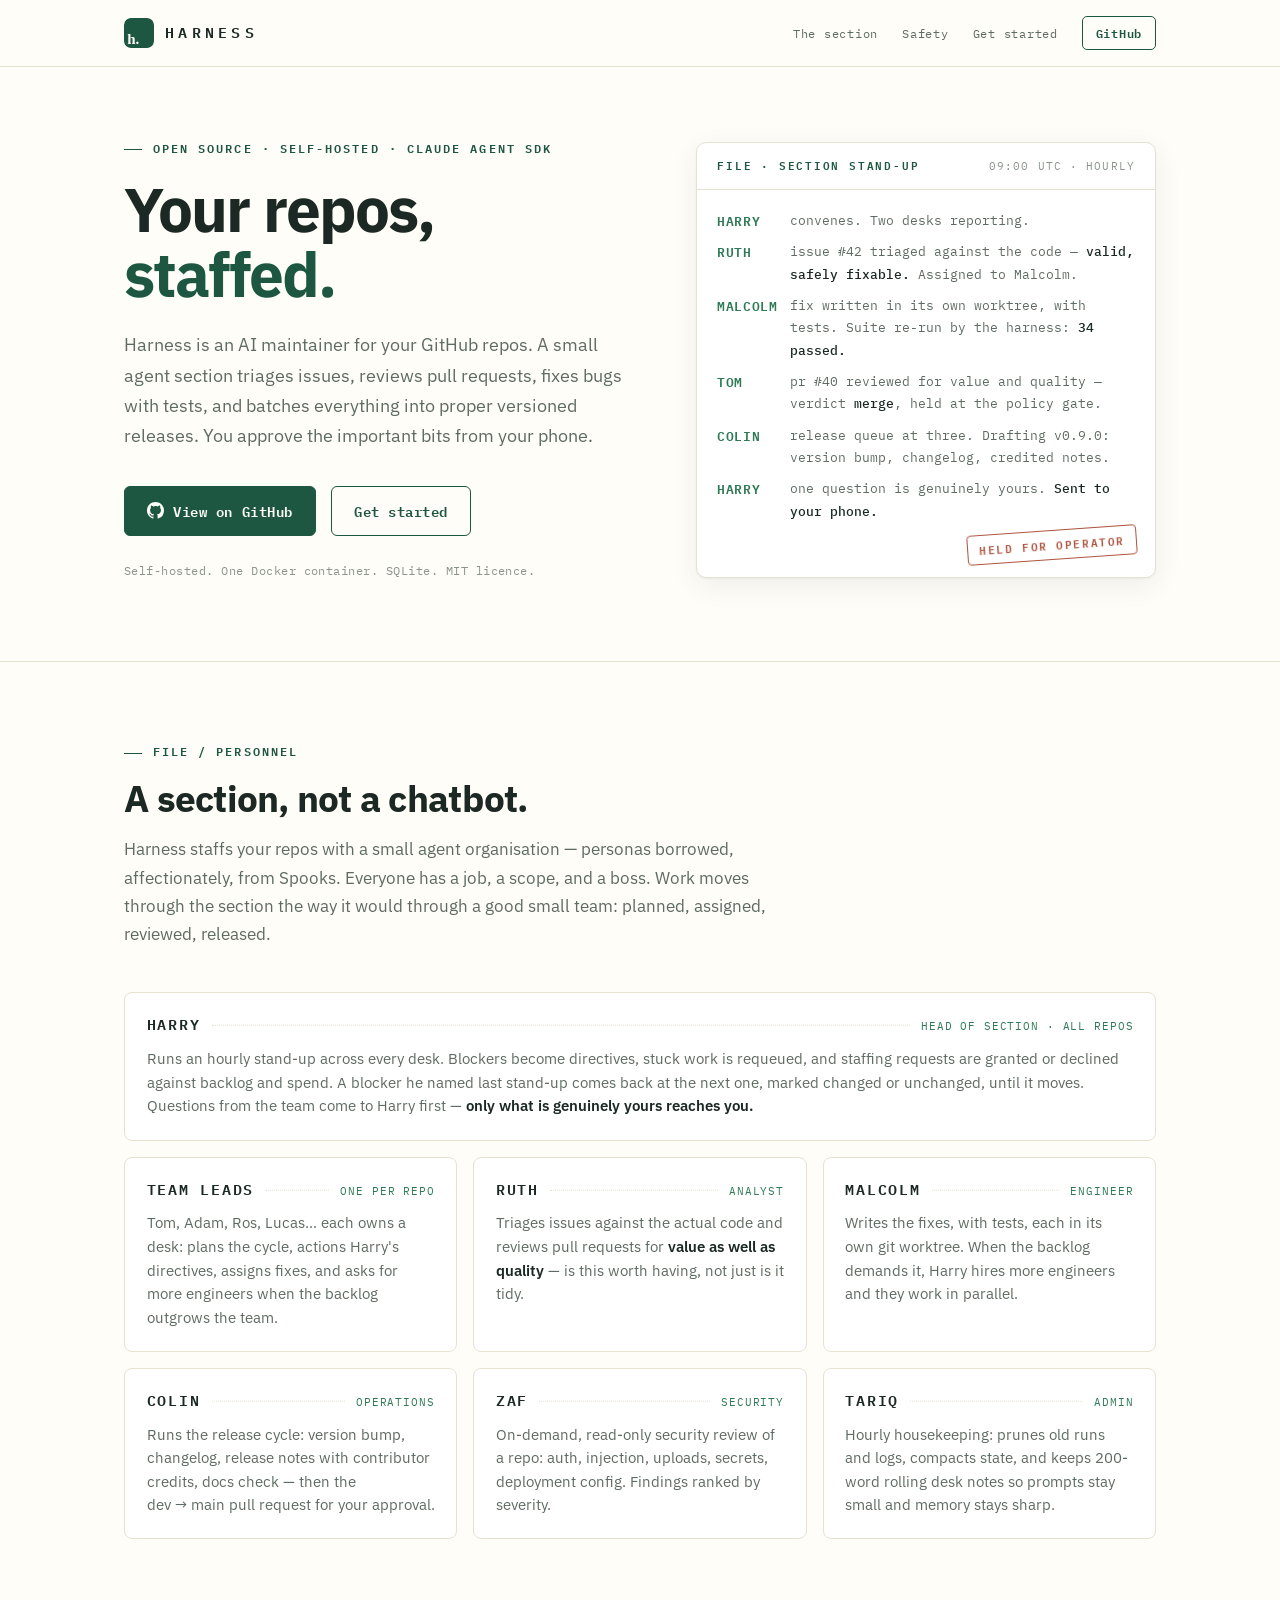
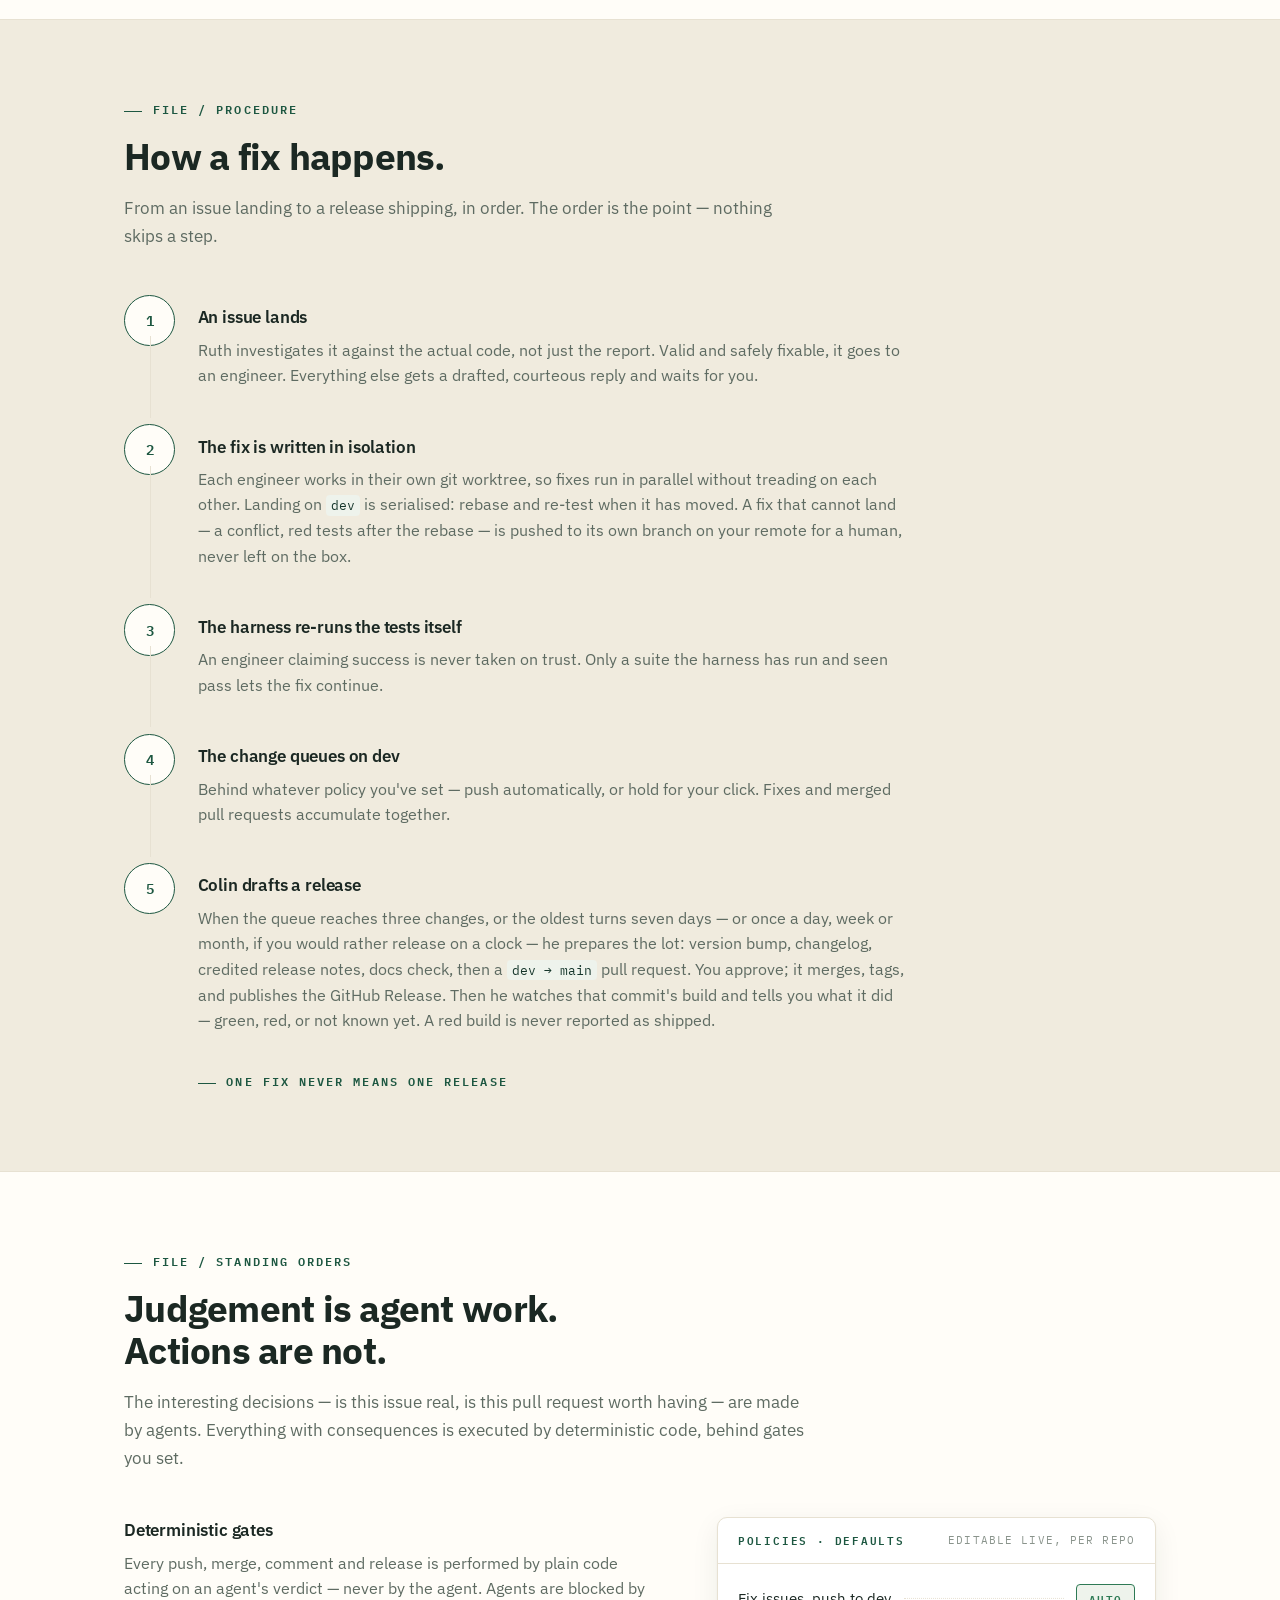
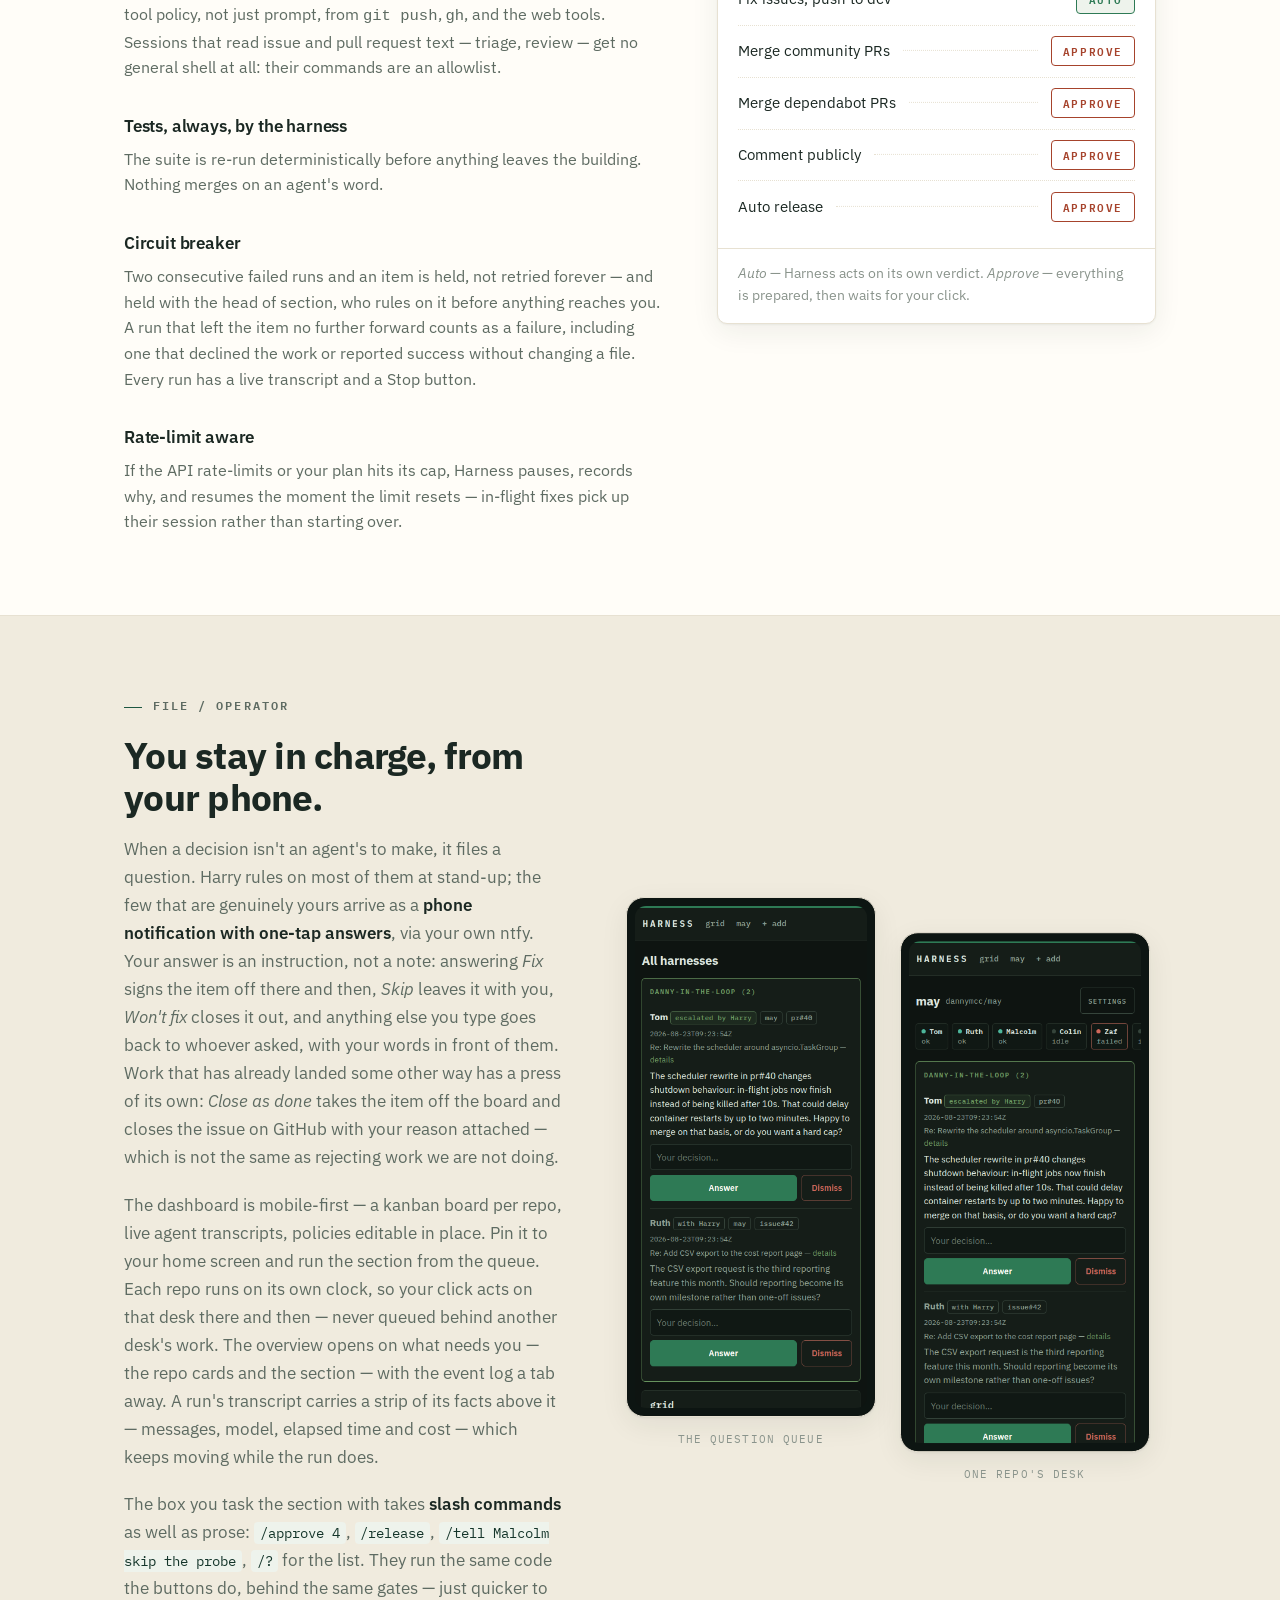
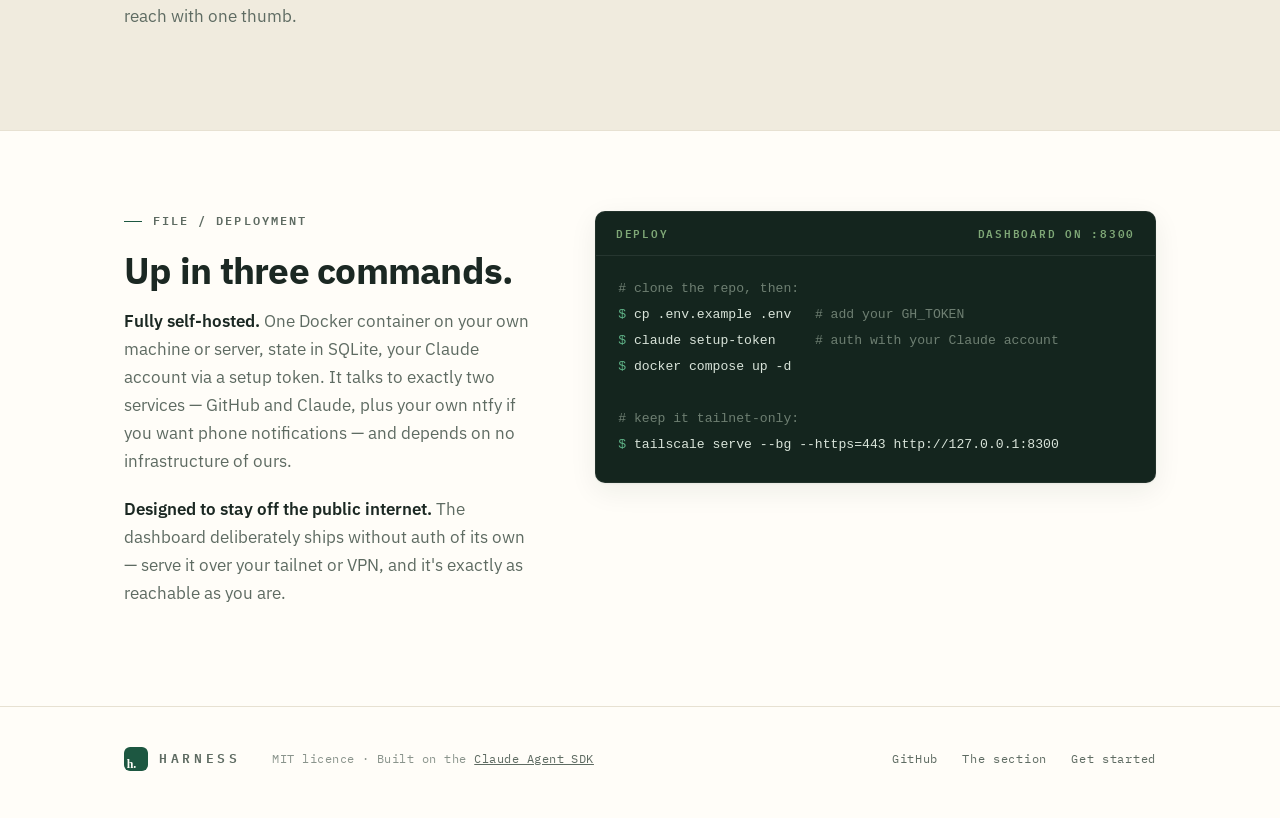
==== commit b13207ea: "chore: bump version to 0.26.0" ====
--- a/site/index.html
+++ b/site/index.html
@@ -820,7 +820,9 @@
               clock — he prepares the lot: version bump, changelog, credited
               release notes, docs check, then a
               <code>dev&nbsp;→&nbsp;main</code> pull request. You
-              approve; it merges, tags, and publishes the GitHub Release.</p>
+              approve; it merges, tags, and publishes the GitHub Release. Then
+              he watches that commit's build and tells you what it did — green,
+              red, or not known yet. A red build is never reported as shipped.</p>
           </div>
         </div>
       </div>
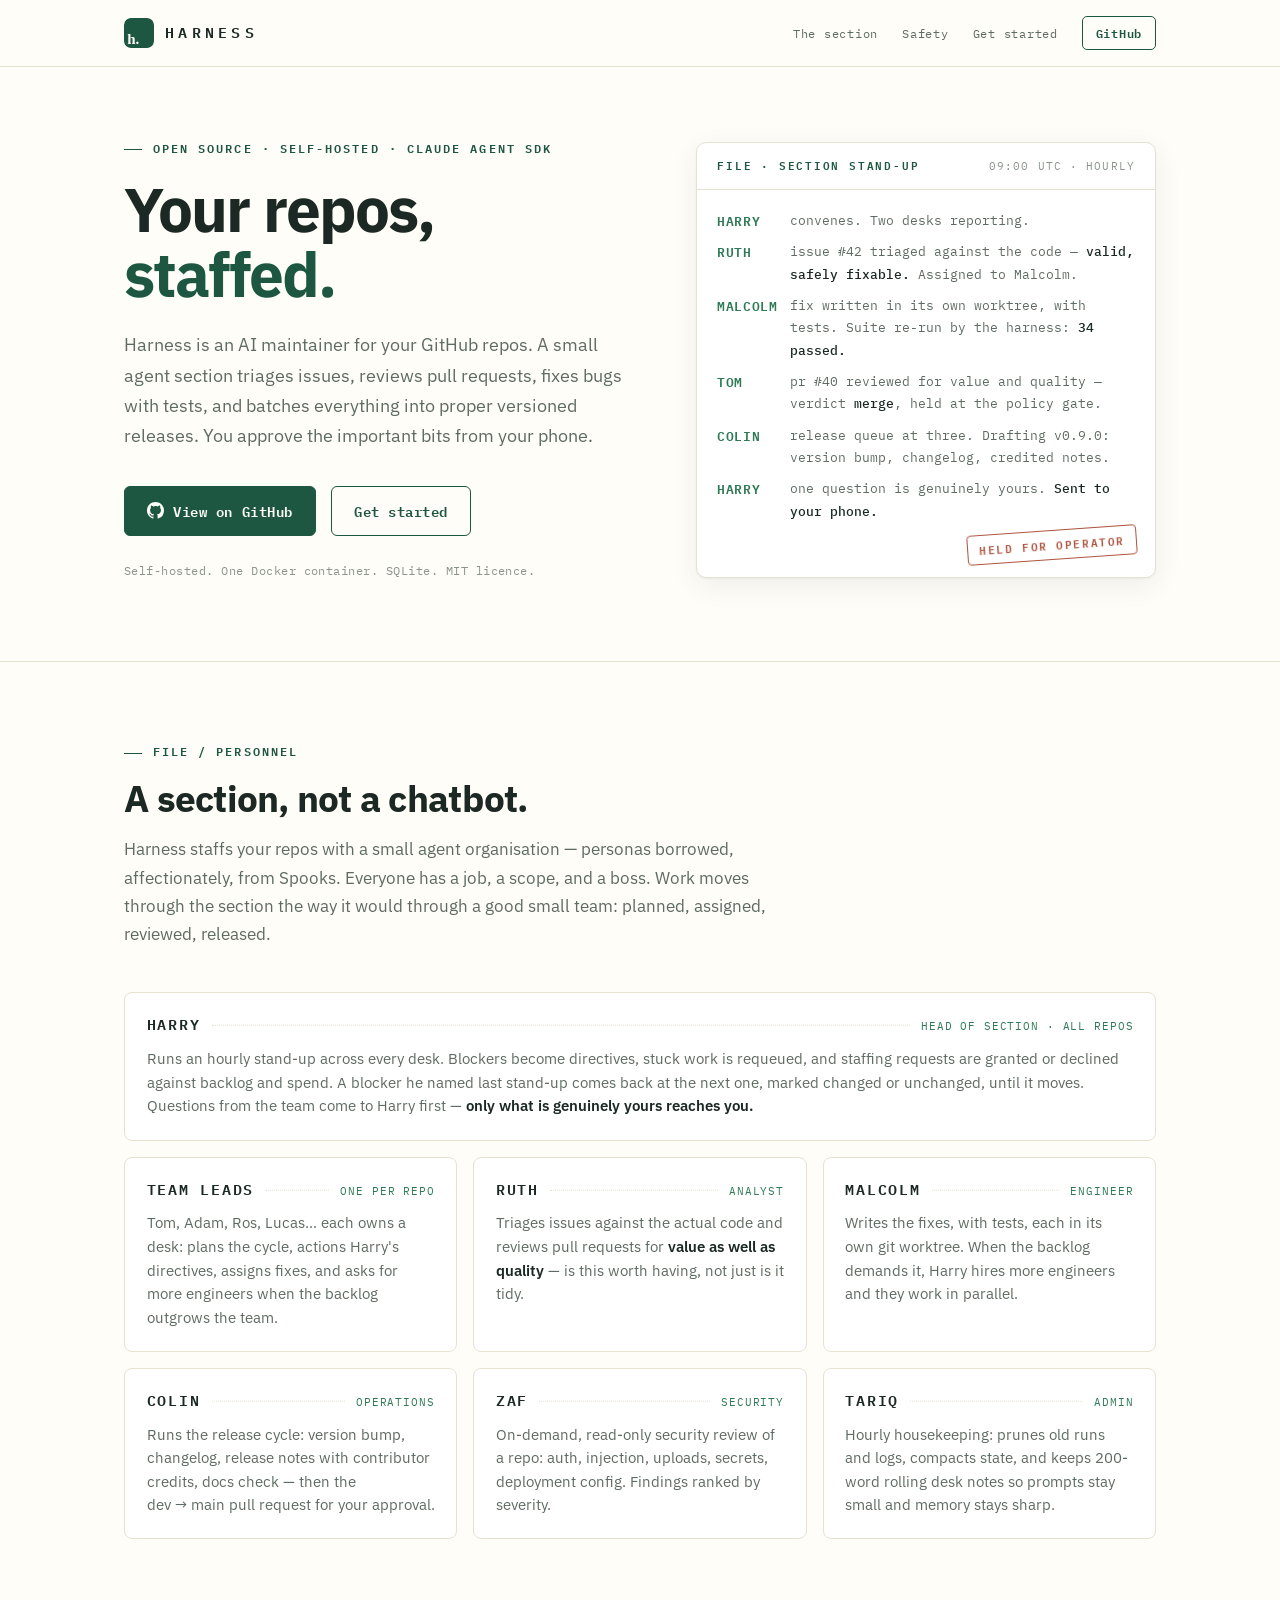
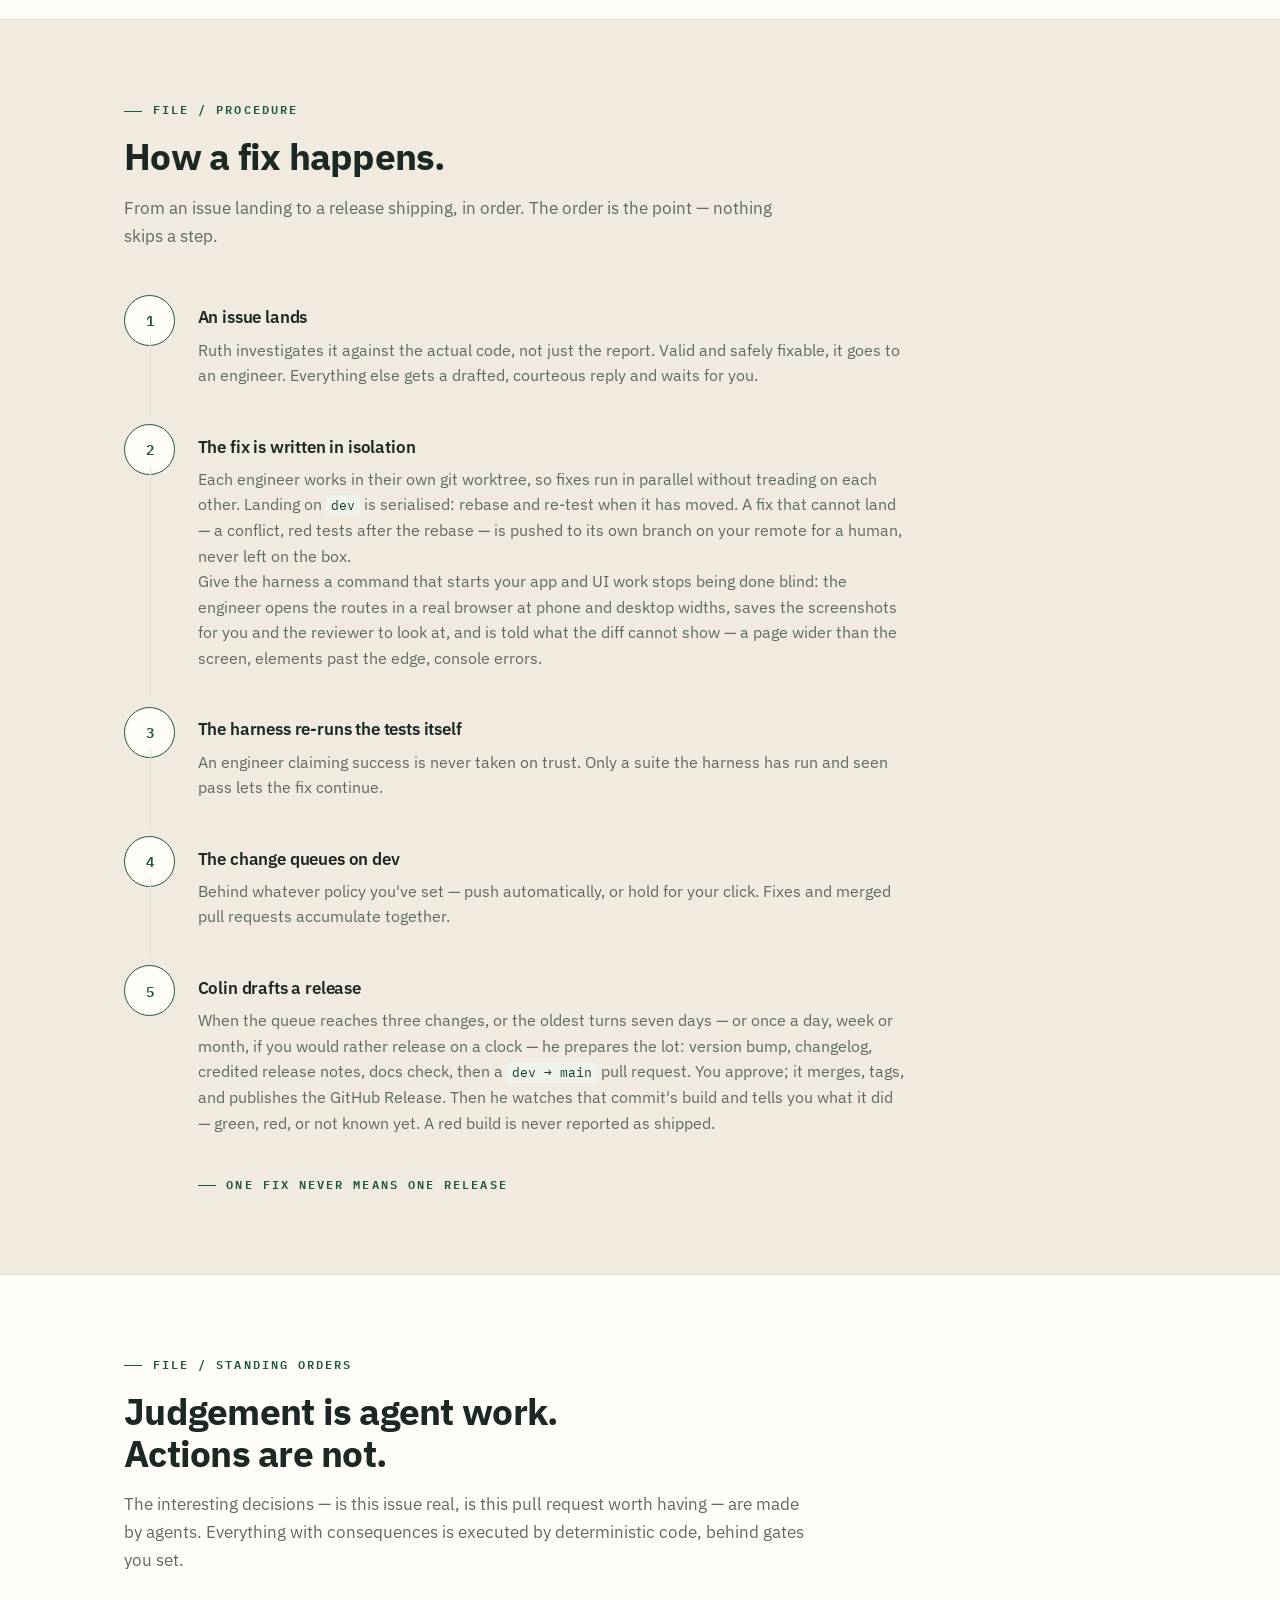
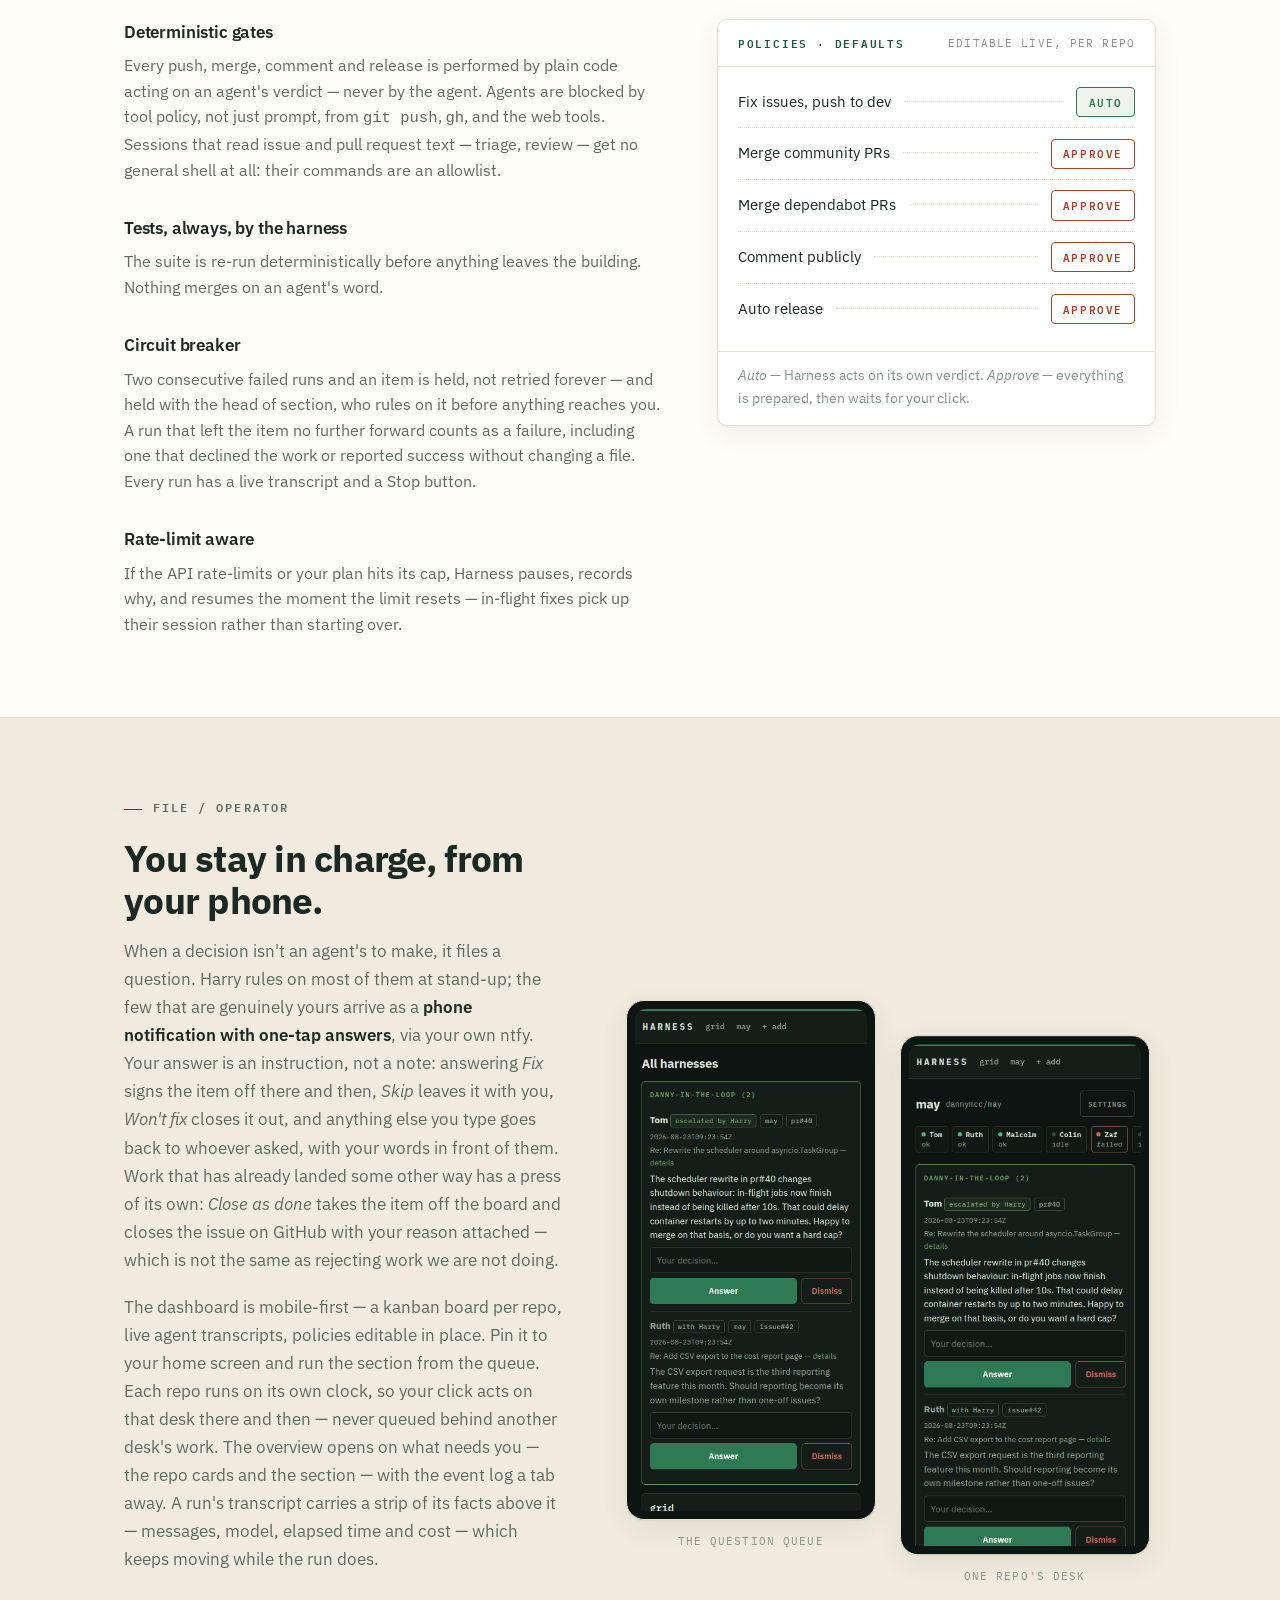
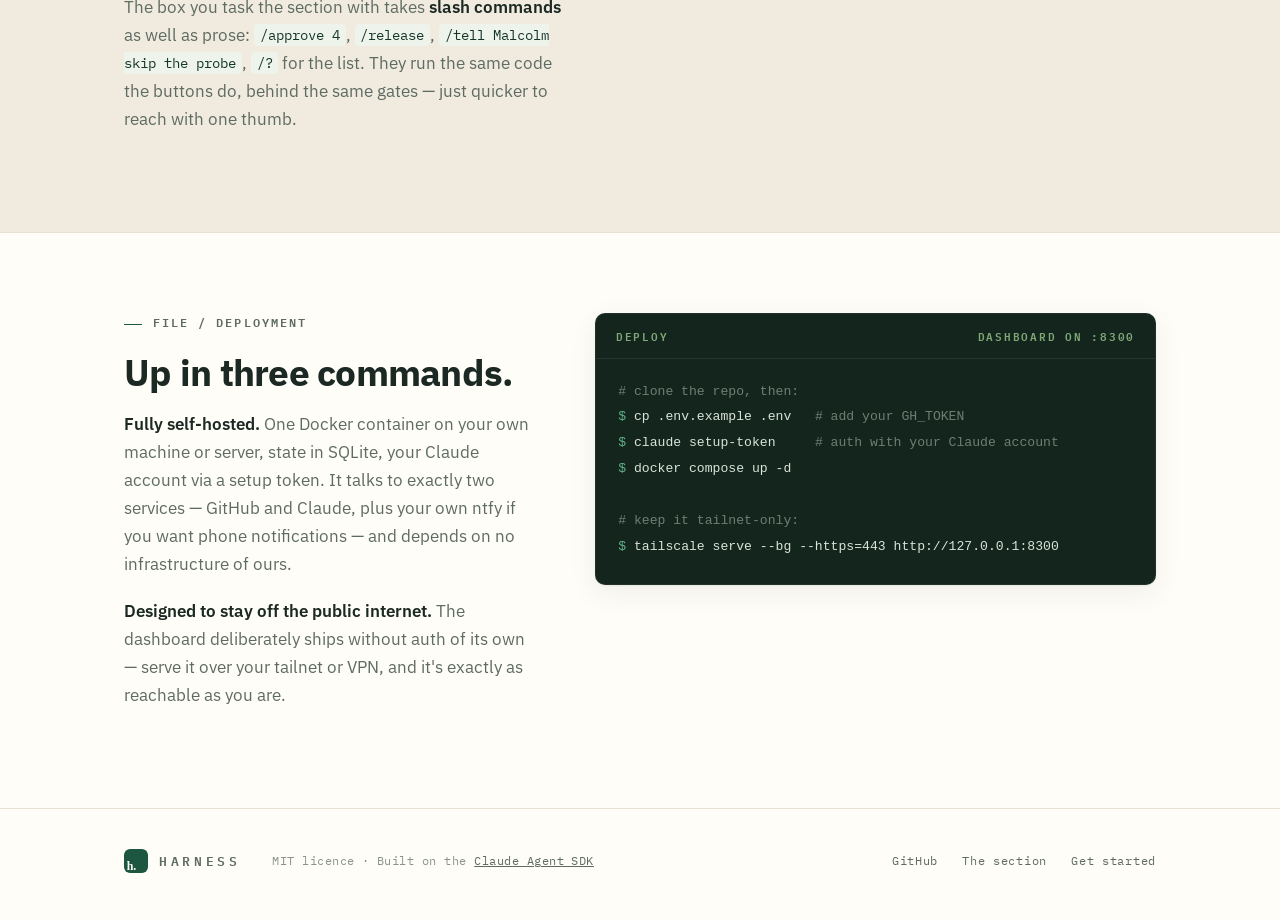
==== commit cb84ae36: "chore: bump version to 0.27.0" ====
--- a/site/index.html
+++ b/site/index.html
@@ -793,6 +793,12 @@
               cannot land — a conflict, red tests after the rebase — is pushed
               to its own branch on your remote for a human, never left on the
               box.</p>
+            <p>Give the harness a command that starts your app and UI work
+              stops being done blind: the engineer opens the routes in a real
+              browser at phone and desktop widths, saves the screenshots for
+              you and the reviewer to look at, and is told what the diff
+              cannot show — a page wider than the screen, elements past the
+              edge, console errors.</p>
           </div>
         </div>
         <div class="step">
